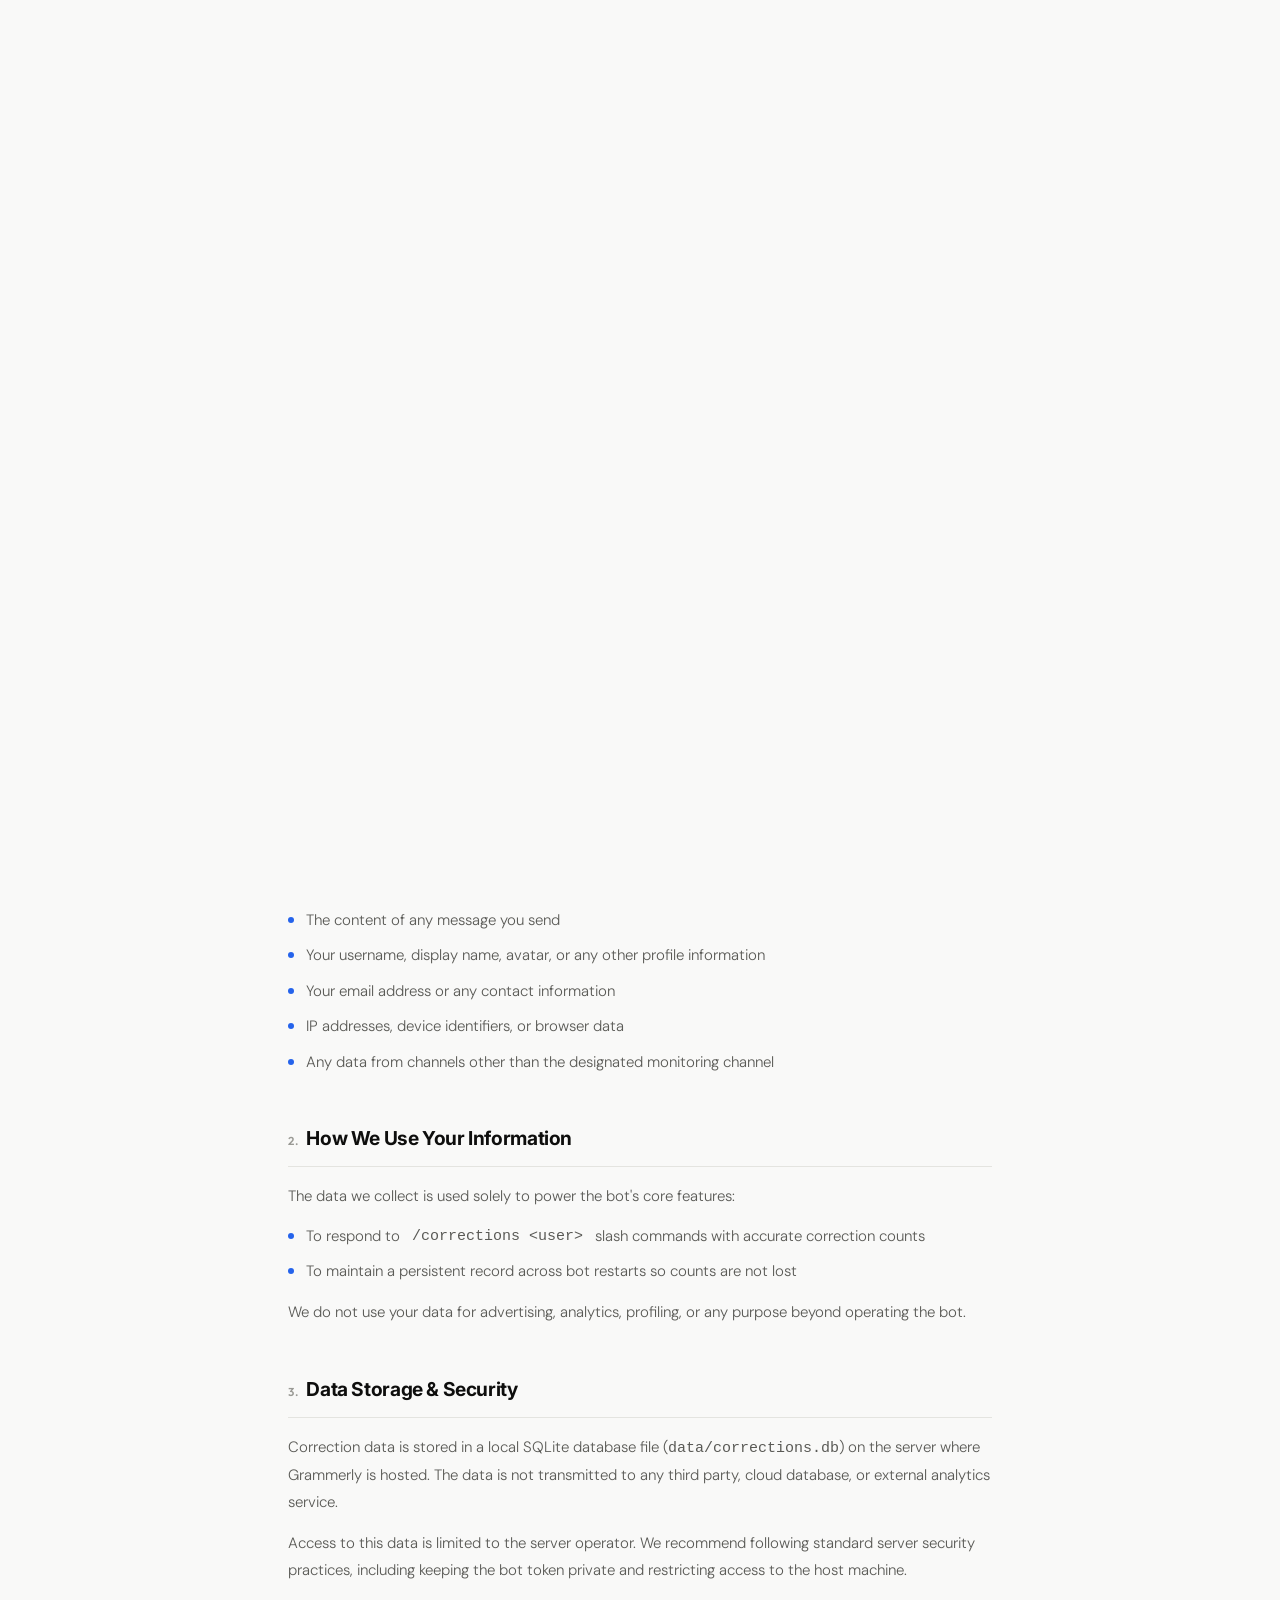
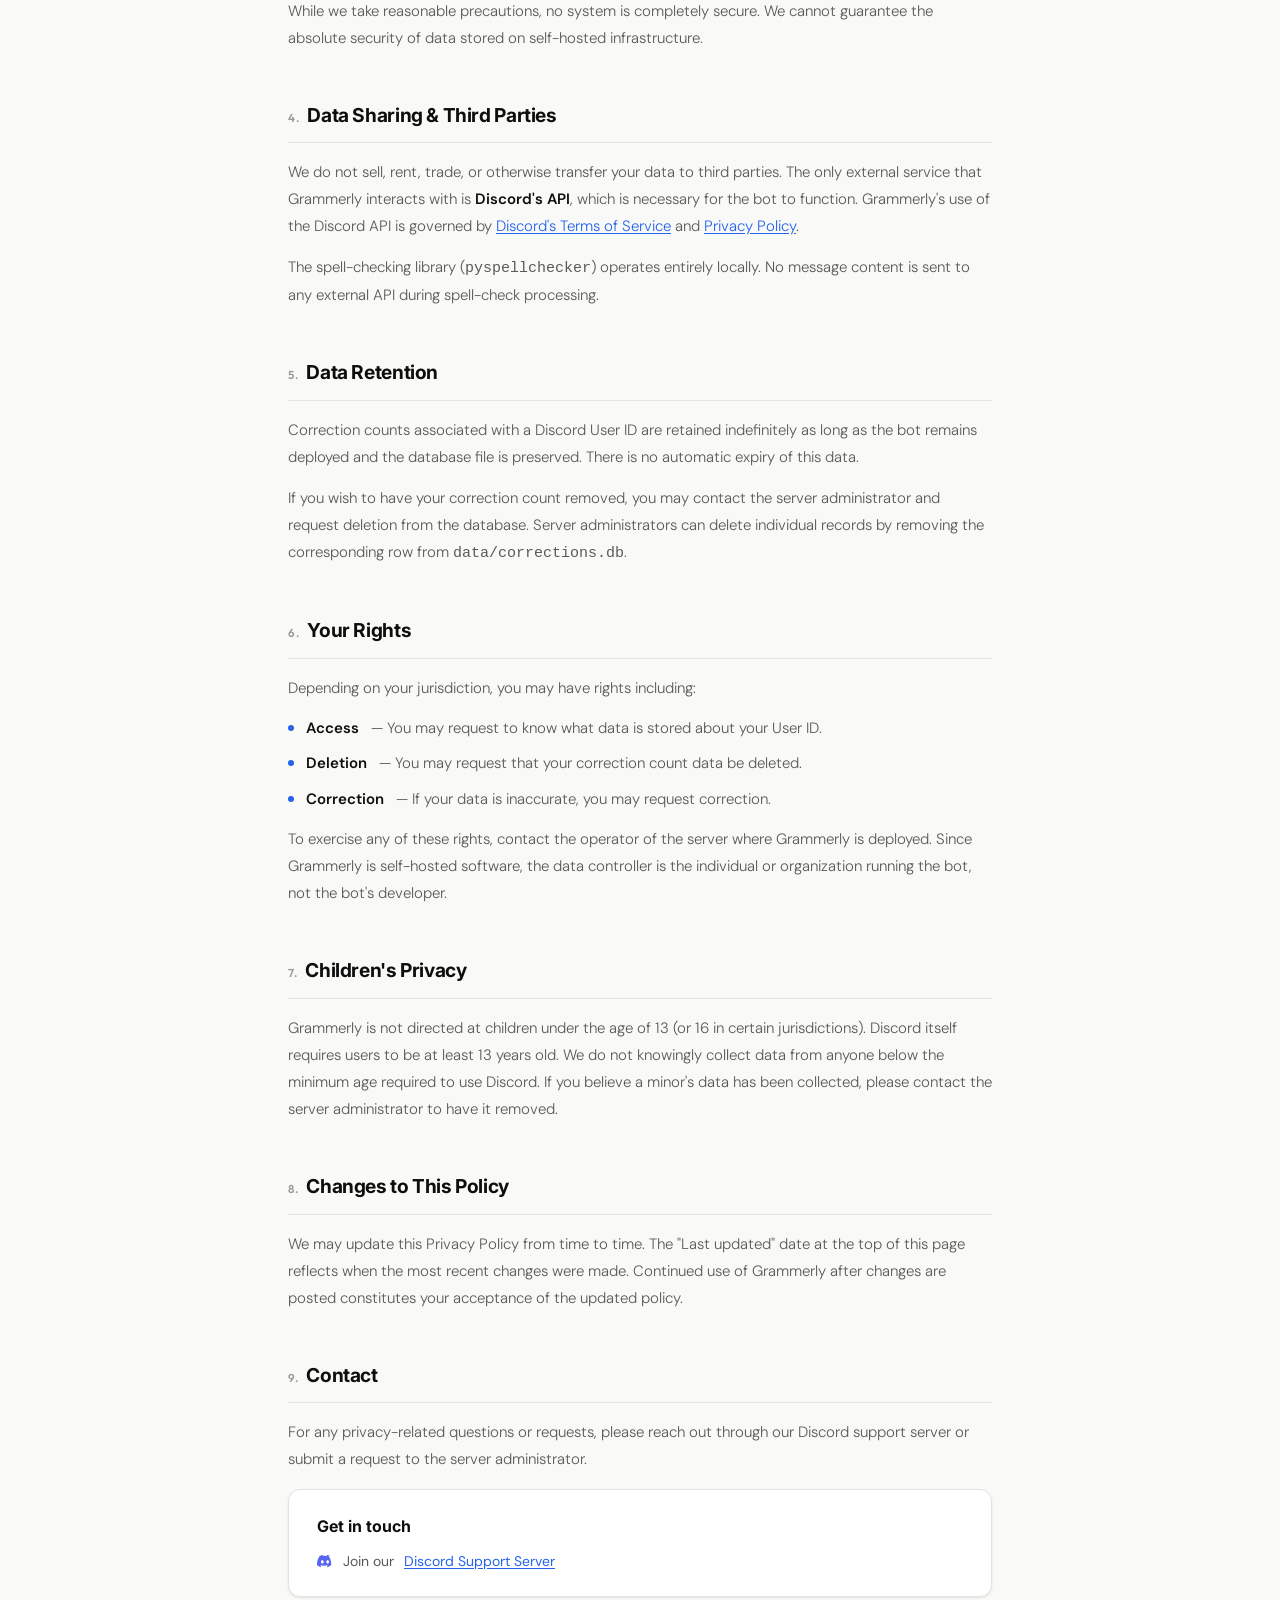
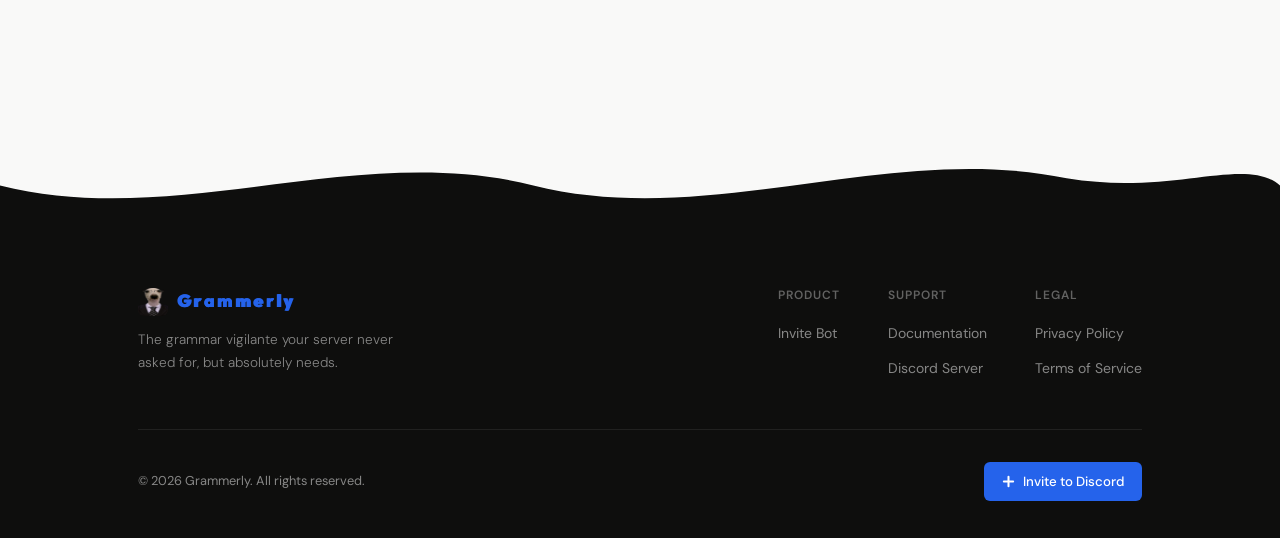
==== privacy.html @ 70e044af "Add: privacy policy & terms of service page" ====
<!DOCTYPE html>
<html lang="en">
<head>
  <meta charset="UTF-8" />
  <meta name="viewport" content="width=device-width, initial-scale=1.0" />
  <title>Privacy Policy &amp; Terms of Service — Grammerly</title>
  <meta name="description" content="Privacy Policy and Terms of Service for Grammerly, the Discord spell-check bot." />
  <link rel="preconnect" href="https://fonts.googleapis.com" />
  <link rel="preconnect" href="https://fonts.gstatic.com" crossorigin />
  <link href="https://fonts.googleapis.com/css2?family=Outfit:wght@300;400;500;600;700&family=Inter:wght@300;400;500;600;700;800;900&family=DM+Sans:ital,opsz,wght@0,9..40,300;0,9..40,400;0,9..40,500;0,9..40,600;1,9..40,300&display=swap" rel="stylesheet" />
  <link rel="stylesheet" href="styles.css">
  <style>
    /* ── LEGAL LAYOUT ─────────────────────────────────────── */
    .legal-root {
      max-width: 760px;
      margin: 0 auto;
      padding: 0 28px 96px;
    }

    .legal-hero {
      padding: 48px 0 40px;
      border-bottom: 1px solid var(--border);
      margin-bottom: 56px;
    }
    .legal-hero-label {
      display: inline-flex;
      align-items: center;
      gap: 6px;
      padding: 4px 10px;
      font-size: 0.72rem;
      font-weight: 600;
      letter-spacing: 0.08em;
      text-transform: uppercase;
      color: var(--accent-color);
      background: var(--accent-light);
      border-radius: 99px;
      margin-bottom: 18px;
      font-family: var(--font-nav);
    }
    .legal-hero-title {
      font-family: var(--font-display);
      font-size: clamp(1.8rem, 3.5vw, 2.8rem);
      font-weight: 800;
      letter-spacing: -0.03em;
      color: var(--text-primary);
      line-height: 1.1;
      margin-bottom: 14px;
    }
    .legal-hero-sub {
      font-size: 0.9375rem;
      font-weight: 300;
      color: var(--text-muted);
      line-height: 1.6;
    }
    .legal-updated {
      display: inline-flex;
      align-items: center;
      gap: 6px;
      margin-top: 18px;
      font-size: 0.8rem;
      color: var(--text-muted);
      font-family: var(--font-nav);
    }
    .legal-updated::before {
      content: '';
      display: inline-block;
      width: 6px; height: 6px;
      border-radius: 50%;
      background: #059669;
    }

    /* ── TOC ──────────────────────────────────────────────── */
    .legal-toc {
      background: var(--surface);
      border: 1px solid var(--border);
      border-radius: var(--radius-md);
      padding: 24px 28px;
      margin-bottom: 56px;
      box-shadow: var(--shadow-sm);
    }
    .legal-toc-title {
      font-size: 0.72rem;
      font-weight: 700;
      letter-spacing: 0.09em;
      text-transform: uppercase;
      color: var(--text-muted);
      margin-bottom: 14px;
      font-family: var(--font-nav);
    }
    .legal-toc-list {
      list-style: none;
      display: grid;
      grid-template-columns: 1fr 1fr;
      gap: 4px;
    }
    .legal-toc-list a {
      display: block;
      padding: 6px 8px;
      font-size: 0.875rem;
      color: var(--text-secondary);
      border-radius: var(--radius-sm);
      transition: color 0.15s, background 0.15s;
    }
    .legal-toc-list a:hover {
      color: var(--accent-color);
      background: var(--accent-light);
    }
    @media (max-width: 500px) {
      .legal-toc-list { grid-template-columns: 1fr; }
    }

    /* ── SECTIONS ─────────────────────────────────────────── */
    .legal-tab-bar {
      display: flex;
      gap: 4px;
      border-bottom: 1px solid var(--border);
      margin-bottom: 48px;
      position: sticky;
      top: calc(14px + var(--nav-h) + 16px);
      background: var(--bg);
      z-index: 10;
      padding-bottom: 0;
    }
    .legal-tab {
      padding: 12px 20px;
      font-size: 0.875rem;
      font-weight: 500;
      color: var(--text-muted);
      border-radius: var(--radius-sm) var(--radius-sm) 0 0;
      border: 1px solid transparent;
      border-bottom: none;
      cursor: pointer;
      font-family: var(--font-nav);
      background: none;
      transition: color 0.2s, background 0.2s;
      margin-bottom: -1px;
      text-decoration: none;
      display: inline-block;
    }
    .legal-tab:hover { color: var(--text-primary); background: var(--surface-2); }
    .legal-tab.active {
      color: var(--accent-color);
      border-color: var(--border);
      background: var(--bg);
      font-weight: 600;
    }

    .legal-doc { display: none; }
    .legal-doc.active { display: block; }

    .legal-section {
      margin-bottom: 48px;
      scroll-margin-top: calc(14px + var(--nav-h) + 80px);
    }
    .legal-section-title {
      font-family: var(--font-display);
      font-size: 1.2rem;
      font-weight: 700;
      letter-spacing: -0.02em;
      color: var(--text-primary);
      margin-bottom: 16px;
      padding-bottom: 12px;
      border-bottom: 1px solid var(--border);
    }
    .legal-section-number {
      font-size: 0.72rem;
      font-weight: 600;
      color: var(--text-muted);
      font-family: var(--font-nav);
      letter-spacing: 0.06em;
      margin-right: 8px;
    }

    .legal-p {
      font-size: 0.9375rem;
      font-weight: 300;
      color: var(--text-secondary);
      line-height: 1.8;
      margin-bottom: 14px;
    }
    .legal-p:last-child { margin-bottom: 0; }
    .legal-p strong { color: var(--text-primary); font-weight: 600; }
    .legal-p a { color: var(--accent-color); text-decoration: underline; text-underline-offset: 2px; }

    .legal-list {
      list-style: none;
      display: flex;
      flex-direction: column;
      gap: 10px;
      margin-bottom: 14px;
    }
    .legal-list li {
      display: flex;
      gap: 12px;
      align-items: flex-start;
      font-size: 0.9375rem;
      font-weight: 300;
      color: var(--text-secondary);
      line-height: 1.7;
    }
    .legal-list li::before {
      content: '';
      display: inline-block;
      width: 6px;
      height: 6px;
      border-radius: 50%;
      background: var(--accent-color);
      flex-shrink: 0;
      margin-top: 9px;
    }
    .legal-list li strong { color: var(--text-primary); font-weight: 600; }

    .legal-callout {
      display: flex;
      gap: 14px;
      padding: 16px 20px;
      border-radius: var(--radius-md);
      margin-bottom: 20px;
      border: 1px solid;
      background: var(--accent-light);
      border-color: rgba(37,99,235,0.18);
      color: var(--text-secondary);
      font-size: 0.9rem;
      font-weight: 300;
      line-height: 1.6;
    }
    .legal-callout strong { color: var(--text-primary); font-weight: 600; }

    .legal-contact-card {
      background: var(--surface);
      border: 1px solid var(--border);
      border-radius: var(--radius-md);
      padding: 24px 28px;
      box-shadow: var(--shadow-sm);
      margin-top: 16px;
    }
    .legal-contact-title {
      font-family: var(--font-display);
      font-size: 1rem;
      font-weight: 700;
      color: var(--text-primary);
      margin-bottom: 10px;
    }
    .legal-contact-item {
      display: flex;
      align-items: center;
      gap: 10px;
      font-size: 0.875rem;
      color: var(--text-secondary);
      margin-top: 8px;
    }
    .legal-contact-item a { color: var(--accent-color); text-decoration: underline; text-underline-offset: 2px; }
  </style>
</head>
<body>

<div id="page-transition-overlay" style="position:fixed;inset:0;background:var(--bg);z-index:9999;opacity:1;pointer-events:all;transition:opacity 0.32s ease;"></div>

<header id="header" role="banner">
  <nav class="nav-inner" role="navigation" aria-label="Primary">
    <div class="nav-left">
      <a href="index.html" class="nav-logo" aria-label="Grammerly home">
        <img src="logo.PNG" alt="GrammarBot" class="nav-logo-img" />
        <span class="nav-logo-wordmark">G r a m m e r l y</span>
      </a>
    </div>
    <div class="nav-center">
      <ul class="nav-links" role="list">
        <li><a href="index.html#stats">Statistics</a></li>
        <li><a href="index.html#trust">About</a></li>
        <li><a href="index.html#status">Status</a></li>
        <li>
          <div class="nav-dropdown" id="navDropdown">
            <button class="nav-dropdown-trigger" aria-haspopup="true" aria-expanded="false" id="dropdownBtn">
              Resources
              <svg width="12" height="12" viewBox="0 0 12 12" fill="none" aria-hidden="true">
                <path d="M2 4.5L6 7.5L10 4.5" stroke="currentColor" stroke-width="1.5" stroke-linecap="round" stroke-linejoin="round"/>
              </svg>
            </button>
            <div class="nav-dropdown-menu" id="dropdownMenu" role="menu">
              <a href="docs.html" role="menuitem">
                <svg width="16" height="16" viewBox="0 0 16 16" fill="none" aria-hidden="true" style="opacity:0.7;">
                  <rect x="2" y="2" width="12" height="12" rx="2" stroke="#2563EB" stroke-width="1.4"/>
                  <path d="M5 5.5h6M5 8h6M5 10.5h4" stroke="#2563EB" stroke-width="1.4" stroke-linecap="round"/>
                </svg>
                Documentation
              </a>
              <a href="#" role="menuitem">
                <svg width="16" height="14" viewBox="0 0 18 14" fill="none" aria-hidden="true" style="opacity:0.7;">
                  <path d="M15.25 1.5C14.09.94 12.85.54 11.55.31a.09.09 0 0 0-.1.05c-.17.3-.36.69-.49.99a12.1 12.1 0 0 0-3.92 0 10.1 10.1 0 0 0-.5-1 .09.09 0 0 0-.1-.04C5.15.54 3.91.94 2.75 1.5a.09.09 0 0 0-.04.03C.4 5.06-.24 8.49.07 11.87c0 .02.01.04.03.05a13.08 13.08 0 0 0 3.95 2 .09.09 0 0 0 .1-.03c.3-.42.57-.86.8-1.33.01-.03 0-.07-.03-.08a8.58 8.58 0 0 1-1.23-.59.09.09 0 0 1-.01-.15c.08-.06.16-.13.24-.19a.09.09 0 0 1 .09-.01c2.58 1.18 5.37 1.18 7.92 0a.09.09 0 0 1 .1.01c.07.07.15.13.24.2a.09.09 0 0 1-.01.14c-.39.23-.8.43-1.23.59-.03.01-.05.05-.03.08.24.47.51.91.8 1.33a.09.09 0 0 0 .1.03 13.04 13.04 0 0 0 3.96-2 .09.09 0 0 0 .03-.05c.36-3.87-.61-7.27-2.69-10.34a.07.07 0 0 0-.04-.03zM6.01 9.75c-.85 0-1.55-.79-1.55-1.75s.68-1.75 1.55-1.75c.87 0 1.56.79 1.55 1.75 0 .96-.69 1.75-1.55 1.75zm5.99 0c-.85 0-1.55-.79-1.55-1.75s.68-1.75 1.55-1.75c.87 0 1.56.79 1.55 1.75 0 .96-.68 1.75-1.55 1.75z" fill="#5865F2"/>
                </svg>
                Support Server
              </a>
            </div>
          </div>
        </li>
      </ul>
    </div>
    <div class="nav-right">
      <a href="#" class="nav-cta" aria-label="Invite Grammerly to your server">
        <svg width="14" height="14" viewBox="0 0 14 14" fill="none" aria-hidden="true">
          <path d="M7 2 L7 12 M2 7 L12 7" stroke="currentColor" stroke-width="2.2" stroke-linecap="round"/>
        </svg>
        Invite Bot
      </a>
      <button class="nav-hamburger" id="hamburger" aria-label="Open menu" aria-expanded="false">
        <span></span><span></span><span></span>
      </button>
    </div>
  </nav>
</header>

<div class="mobile-drawer" id="mobileDrawer" aria-hidden="true" role="dialog" aria-label="Navigation menu">
  <ul class="mobile-drawer-links" role="list">
    <li><a href="index.html#stats">Statistics</a></li>
    <li><a href="index.html#trust">About</a></li>
    <li><a href="index.html#status">Status</a></li>
    <li>
      <button class="mobile-drawer-resource-btn" id="drawerResBtn" aria-expanded="false">
        Resources
        <svg width="12" height="12" viewBox="0 0 12 12" fill="none" aria-hidden="true">
          <path d="M2 4.5L6 7.5L10 4.5" stroke="currentColor" stroke-width="1.5" stroke-linecap="round" stroke-linejoin="round"/>
        </svg>
      </button>
      <ul class="mobile-drawer-sub" id="drawerResSub" role="list">
        <li><a href="docs.html">Documentation</a></li>
        <li><a href="#">Support Server</a></li>
      </ul>
    </li>
  </ul>
  <a href="#" class="mobile-drawer-cta">
    <svg width="15" height="15" viewBox="0 0 15 15" fill="none" aria-hidden="true">
      <path d="M7.5 2 L7.5 13 M2 7.5 L13 7.5" stroke="currentColor" stroke-width="2.2" stroke-linecap="round"/>
    </svg>
    Invite Bot
  </a>
</div>

<main style="padding-top: 32px;">
<div class="legal-root">

  <div class="legal-hero reveal">
    <div class="legal-hero-label">Legal</div>
    <h1 class="legal-hero-title">Privacy &amp; Terms</h1>
    <p class="legal-hero-sub">How Grammerly handles your data, and what you agree to when you use the bot.</p>
    <div class="legal-updated">Last updated: May 15, 2026</div>
  </div>

  <!-- ── TAB BAR ───────────────────────────────────────── -->
  <div class="legal-tab-bar" role="tablist" aria-label="Legal documents">
    <a href="#privacy" class="legal-tab active" role="tab" id="tab-privacy" aria-selected="true">Privacy Policy</a>
    <a href="#terms" class="legal-tab" role="tab" id="tab-terms" aria-selected="false">Terms of Service</a>
  </div>

  <!-- ══════════════════════════════════════════════════════
       PRIVACY POLICY
  ════════════════════════════════════════════════════════ -->
  <div class="legal-doc active" id="doc-privacy" role="tabpanel" aria-labelledby="tab-privacy">

    <div class="legal-callout reveal">
      <span>&#8505;</span>
      <div><strong>Short version:</strong> Grammerly only stores your Discord user ID and the number of times you've been corrected. It does not read, store, or share the content of your messages.</div>
    </div>

    <!-- 1 -->
    <div class="legal-section reveal" id="pp-data-we-collect">
      <h2 class="legal-section-title"><span class="legal-section-number">1.</span>Information We Collect</h2>
      <p class="legal-p">Grammerly collects only the minimum data necessary to operate. Specifically, we collect and store:</p>
      <ul class="legal-list">
        <li><strong>Discord User ID</strong> — A numeric identifier assigned by Discord to your account. We store this to track how many times each user has been corrected.</li>
        <li><strong>Correction Count</strong> — The total number of times the bot has corrected a given user in the monitored channel. This is a plain integer counter stored per User ID.</li>
      </ul>
      <p class="legal-p">We do <strong>not</strong> collect or store any of the following:</p>
      <ul class="legal-list">
        <li>The content of any message you send</li>
        <li>Your username, display name, avatar, or any other profile information</li>
        <li>Your email address or any contact information</li>
        <li>IP addresses, device identifiers, or browser data</li>
        <li>Any data from channels other than the designated monitoring channel</li>
      </ul>
    </div>

    <!-- 2 -->
    <div class="legal-section reveal" id="pp-how-we-use">
      <h2 class="legal-section-title"><span class="legal-section-number">2.</span>How We Use Your Information</h2>
      <p class="legal-p">The data we collect is used solely to power the bot's core features:</p>
      <ul class="legal-list">
        <li>To respond to <code>/corrections &lt;user&gt;</code> slash commands with accurate correction counts</li>
        <li>To maintain a persistent record across bot restarts so counts are not lost</li>
      </ul>
      <p class="legal-p">We do not use your data for advertising, analytics, profiling, or any purpose beyond operating the bot.</p>
    </div>

    <!-- 3 -->
    <div class="legal-section reveal" id="pp-storage">
      <h2 class="legal-section-title"><span class="legal-section-number">3.</span>Data Storage &amp; Security</h2>
      <p class="legal-p">Correction data is stored in a local SQLite database file (<code>data/corrections.db</code>) on the server where Grammerly is hosted. The data is not transmitted to any third party, cloud database, or external analytics service.</p>
      <p class="legal-p">Access to this data is limited to the server operator. We recommend following standard server security practices, including keeping the bot token private and restricting access to the host machine.</p>
      <p class="legal-p">While we take reasonable precautions, no system is completely secure. We cannot guarantee the absolute security of data stored on self-hosted infrastructure.</p>
    </div>

    <!-- 4 -->
    <div class="legal-section reveal" id="pp-sharing">
      <h2 class="legal-section-title"><span class="legal-section-number">4.</span>Data Sharing &amp; Third Parties</h2>
      <p class="legal-p">We do not sell, rent, trade, or otherwise transfer your data to third parties. The only external service that Grammerly interacts with is <strong>Discord's API</strong>, which is necessary for the bot to function. Grammerly's use of the Discord API is governed by <a href="https://discord.com/terms" target="_blank" rel="noopener noreferrer">Discord's Terms of Service</a> and <a href="https://discord.com/privacy" target="_blank" rel="noopener noreferrer">Privacy Policy</a>.</p>
      <p class="legal-p">The spell-checking library (<code>pyspellchecker</code>) operates entirely locally. No message content is sent to any external API during spell-check processing.</p>
    </div>

    <!-- 5 -->
    <div class="legal-section reveal" id="pp-retention">
      <h2 class="legal-section-title"><span class="legal-section-number">5.</span>Data Retention</h2>
      <p class="legal-p">Correction counts associated with a Discord User ID are retained indefinitely as long as the bot remains deployed and the database file is preserved. There is no automatic expiry of this data.</p>
      <p class="legal-p">If you wish to have your correction count removed, you may contact the server administrator and request deletion from the database. Server administrators can delete individual records by removing the corresponding row from <code>data/corrections.db</code>.</p>
    </div>

    <!-- 6 -->
    <div class="legal-section reveal" id="pp-rights">
      <h2 class="legal-section-title"><span class="legal-section-number">6.</span>Your Rights</h2>
      <p class="legal-p">Depending on your jurisdiction, you may have rights including:</p>
      <ul class="legal-list">
        <li><strong>Access</strong> — You may request to know what data is stored about your User ID.</li>
        <li><strong>Deletion</strong> — You may request that your correction count data be deleted.</li>
        <li><strong>Correction</strong> — If your data is inaccurate, you may request correction.</li>
      </ul>
      <p class="legal-p">To exercise any of these rights, contact the operator of the server where Grammerly is deployed. Since Grammerly is self-hosted software, the data controller is the individual or organization running the bot, not the bot's developer.</p>
    </div>

    <!-- 7 -->
    <div class="legal-section reveal" id="pp-children">
      <h2 class="legal-section-title"><span class="legal-section-number">7.</span>Children's Privacy</h2>
      <p class="legal-p">Grammerly is not directed at children under the age of 13 (or 16 in certain jurisdictions). Discord itself requires users to be at least 13 years old. We do not knowingly collect data from anyone below the minimum age required to use Discord. If you believe a minor's data has been collected, please contact the server administrator to have it removed.</p>
    </div>

    <!-- 8 -->
    <div class="legal-section reveal" id="pp-changes">
      <h2 class="legal-section-title"><span class="legal-section-number">8.</span>Changes to This Policy</h2>
      <p class="legal-p">We may update this Privacy Policy from time to time. The "Last updated" date at the top of this page reflects when the most recent changes were made. Continued use of Grammerly after changes are posted constitutes your acceptance of the updated policy.</p>
    </div>

    <!-- 9 -->
    <div class="legal-section reveal" id="pp-contact">
      <h2 class="legal-section-title"><span class="legal-section-number">9.</span>Contact</h2>
      <p class="legal-p">For any privacy-related questions or requests, please reach out through our Discord support server or submit a request to the server administrator.</p>
      <div class="legal-contact-card">
        <div class="legal-contact-title">Get in touch</div>
        <div class="legal-contact-item">
          <svg width="16" height="14" viewBox="0 0 18 14" fill="none">
            <path d="M15.25 1.5C14.09.94 12.85.54 11.55.31a.09.09 0 0 0-.1.05c-.17.3-.36.69-.49.99a12.1 12.1 0 0 0-3.92 0 10.1 10.1 0 0 0-.5-1 .09.09 0 0 0-.1-.04C5.15.54 3.91.94 2.75 1.5a.09.09 0 0 0-.04.03C.4 5.06-.24 8.49.07 11.87c0 .02.01.04.03.05a13.08 13.08 0 0 0 3.95 2 .09.09 0 0 0 .1-.03c.3-.42.57-.86.8-1.33.01-.03 0-.07-.03-.08a8.58 8.58 0 0 1-1.23-.59.09.09 0 0 1-.01-.15c.08-.06.16-.13.24-.19a.09.09 0 0 1 .09-.01c2.58 1.18 5.37 1.18 7.92 0a.09.09 0 0 1 .1.01c.07.07.15.13.24.2a.09.09 0 0 1-.01.14c-.39.23-.8.43-1.23.59-.03.01-.05.05-.03.08.24.47.51.91.8 1.33a.09.09 0 0 0 .1.03 13.04 13.04 0 0 0 3.96-2 .09.09 0 0 0 .03-.05c.36-3.87-.61-7.27-2.69-10.34a.07.07 0 0 0-.04-.03zM6.01 9.75c-.85 0-1.55-.79-1.55-1.75s.68-1.75 1.55-1.75c.87 0 1.56.79 1.55 1.75 0 .96-.69 1.75-1.55 1.75zm5.99 0c-.85 0-1.55-.79-1.55-1.75s.68-1.75 1.55-1.75c.87 0 1.56.79 1.55 1.75 0 .96-.68 1.75-1.55 1.75z" fill="#5865F2"/>
          </svg>
          Join our <a href="#">Discord Support Server</a>
        </div>
      </div>
    </div>

  </div>

  <!-- ══════════════════════════════════════════════════════
       TERMS OF SERVICE
  ════════════════════════════════════════════════════════ -->
  <div class="legal-doc" id="doc-terms" role="tabpanel" aria-labelledby="tab-terms">

    <div class="legal-callout reveal">
      <span>&#8505;</span>
      <div><strong>Short version:</strong> Use Grammerly responsibly, within Discord's rules, and without trying to abuse or misuse the bot. The bot is provided as-is without warranty.</div>
    </div>

    <!-- 1 -->
    <div class="legal-section reveal" id="tos-acceptance">
      <h2 class="legal-section-title"><span class="legal-section-number">1.</span>Acceptance of Terms</h2>
      <p class="legal-p">By inviting, adding, or using Grammerly ("the Bot") in any Discord server, you ("the User" or "Server Administrator") agree to be bound by these Terms of Service ("Terms"). If you do not agree to these Terms, you must not use the Bot.</p>
      <p class="legal-p">These Terms apply to all users of the Bot, including server administrators who invite and configure it, and all members of servers where the Bot is active.</p>
    </div>

    <!-- 2 -->
    <div class="legal-section reveal" id="tos-description">
      <h2 class="legal-section-title"><span class="legal-section-number">2.</span>Description of Service</h2>
      <p class="legal-p">Grammerly is a Discord bot that automatically detects and replies to spelling mistakes in a designated channel. Its features include:</p>
      <ul class="legal-list">
        <li>Automatic spell-checking of messages in a single monitored channel</li>
        <li>Tracking and display of per-user correction counts</li>
        <li>A customizable word and phrase whitelist</li>
        <li>Configurable response visibility (private or public)</li>
        <li>Slash commands for bot information and configuration</li>
      </ul>
    </div>

    <!-- 3 -->
    <div class="legal-section reveal" id="tos-eligibility">
      <h2 class="legal-section-title"><span class="legal-section-number">3.</span>Eligibility</h2>
      <p class="legal-p">You must meet the minimum age requirement to use Discord (13 years old in most jurisdictions, 16 in some) to use Grammerly. By using the Bot, you represent that you meet this requirement.</p>
      <p class="legal-p">You must also comply with <a href="https://discord.com/terms" target="_blank" rel="noopener noreferrer">Discord's Terms of Service</a> and all applicable community guidelines. Grammerly may not be used on servers that violate Discord's policies.</p>
    </div>

    <!-- 4 -->
    <div class="legal-section reveal" id="tos-acceptable-use">
      <h2 class="legal-section-title"><span class="legal-section-number">4.</span>Acceptable Use</h2>
      <p class="legal-p">You agree to use Grammerly only for its intended purposes and in a manner consistent with all applicable laws, regulations, and Discord's policies. You must <strong>not</strong>:</p>
      <ul class="legal-list">
        <li>Attempt to abuse, exploit, reverse-engineer, or interfere with the Bot's functionality</li>
        <li>Use the Bot to harass, bully, or target specific individuals in a harmful way</li>
        <li>Attempt to extract, scrape, or misuse data generated by the Bot</li>
        <li>Use the Bot in violation of Discord's Terms of Service or Community Guidelines</li>
        <li>Attempt to crash, overload, or spam the Bot with commands or messages</li>
        <li>Modify, redistribute, or commercially exploit the Bot's code without explicit permission from the original author</li>
      </ul>
    </div>

    <!-- 5 -->
    <div class="legal-section reveal" id="tos-server-admin">
      <h2 class="legal-section-title"><span class="legal-section-number">5.</span>Server Administrator Responsibilities</h2>
      <p class="legal-p">If you are a server administrator who has invited Grammerly, you are responsible for:</p>
      <ul class="legal-list">
        <li>Ensuring all members of your server are aware that the Bot is active and may interact with their messages in the designated channel</li>
        <li>Configuring the Bot appropriately (channel ID, response mode, whitelist) for your community's needs</li>
        <li>Ensuring your server's use of Grammerly complies with these Terms and Discord's policies</li>
        <li>Handling any data access or deletion requests from your server members relating to correction count data</li>
      </ul>
    </div>

    <!-- 6 -->
    <div class="legal-section reveal" id="tos-disclaimer">
      <h2 class="legal-section-title"><span class="legal-section-number">6.</span>Disclaimer of Warranties</h2>
      <p class="legal-p">Grammerly is provided <strong>"as is"</strong> and <strong>"as available"</strong> without warranty of any kind, express or implied. We do not warrant that:</p>
      <ul class="legal-list">
        <li>The Bot will be available at all times or free from errors</li>
        <li>Spell-check results will be accurate, complete, or appropriate for all contexts</li>
        <li>The Bot will meet your specific requirements or expectations</li>
        <li>Any defects or errors will be corrected</li>
      </ul>
      <p class="legal-p">The spell-checking functionality relies on a statistical dictionary and may produce false positives (flagging correct words) or false negatives (missing errors). The whitelist feature exists to address false positives.</p>
    </div>

    <!-- 7 -->
    <div class="legal-section reveal" id="tos-liability">
      <h2 class="legal-section-title"><span class="legal-section-number">7.</span>Limitation of Liability</h2>
      <p class="legal-p">To the fullest extent permitted by applicable law, Grammerly and its developer shall not be liable for any indirect, incidental, special, consequential, or punitive damages arising from your use of or inability to use the Bot.</p>
      <p class="legal-p">This includes, but is not limited to, damages for loss of data, community disruption, reputational harm, or any other intangible losses — regardless of whether we have been advised of the possibility of such damages.</p>
      <p class="legal-p">In jurisdictions that do not allow the exclusion or limitation of certain damages, our liability shall be limited to the greatest extent permitted by law.</p>
    </div>

    <!-- 8 -->
    <div class="legal-section reveal" id="tos-termination">
      <h2 class="legal-section-title"><span class="legal-section-number">8.</span>Termination</h2>
      <p class="legal-p">These Terms remain in effect for as long as you use Grammerly. You may stop using the Bot at any time by removing it from your Discord server.</p>
      <p class="legal-p">We reserve the right to refuse service to any user or server at our discretion, particularly in cases of misuse, abuse, or violation of these Terms or Discord's policies.</p>
    </div>

    <!-- 9 -->
    <div class="legal-section reveal" id="tos-ip">
      <h2 class="legal-section-title"><span class="legal-section-number">9.</span>Intellectual Property</h2>
      <p class="legal-p">All code, design, and documentation associated with Grammerly are the intellectual property of the Bot's developer and are licensed under the MIT License unless otherwise stated. The MIT License permits use, copying, modification, and distribution provided the original copyright notice and license text are preserved.</p>
      <p class="legal-p">Grammerly is not affiliated with, endorsed by, or connected to Grammarly Inc. or any other company of a similar name. The name "Grammerly" is used for this Discord bot and does not imply any relationship with any existing trademark holder.</p>
    </div>

    <!-- 10 -->
    <div class="legal-section reveal" id="tos-changes">
      <h2 class="legal-section-title"><span class="legal-section-number">10.</span>Changes to These Terms</h2>
      <p class="legal-p">We reserve the right to update or modify these Terms at any time. Changes will be reflected by an updated date at the top of this page. Continued use of Grammerly after changes are posted constitutes your acceptance of the revised Terms.</p>
      <p class="legal-p">We encourage server administrators to review these Terms periodically for any updates.</p>
    </div>

    <!-- 11 -->
    <div class="legal-section reveal" id="tos-governing">
      <h2 class="legal-section-title"><span class="legal-section-number">11.</span>Governing Law</h2>
      <p class="legal-p">These Terms shall be governed by and construed in accordance with applicable law. Any disputes arising from these Terms or your use of Grammerly shall be resolved in the appropriate courts of competent jurisdiction.</p>
    </div>

    <!-- 12 -->
    <div class="legal-section reveal" id="tos-contact">
      <h2 class="legal-section-title"><span class="legal-section-number">12.</span>Contact</h2>
      <p class="legal-p">If you have any questions about these Terms, please reach out through our Discord support server.</p>
      <div class="legal-contact-card">
        <div class="legal-contact-title">Get in touch</div>
        <div class="legal-contact-item">
          <svg width="16" height="14" viewBox="0 0 18 14" fill="none">
            <path d="M15.25 1.5C14.09.94 12.85.54 11.55.31a.09.09 0 0 0-.1.05c-.17.3-.36.69-.49.99a12.1 12.1 0 0 0-3.92 0 10.1 10.1 0 0 0-.5-1 .09.09 0 0 0-.1-.04C5.15.54 3.91.94 2.75 1.5a.09.09 0 0 0-.04.03C.4 5.06-.24 8.49.07 11.87c0 .02.01.04.03.05a13.08 13.08 0 0 0 3.95 2 .09.09 0 0 0 .1-.03c.3-.42.57-.86.8-1.33.01-.03 0-.07-.03-.08a8.58 8.58 0 0 1-1.23-.59.09.09 0 0 1-.01-.15c.08-.06.16-.13.24-.19a.09.09 0 0 1 .09-.01c2.58 1.18 5.37 1.18 7.92 0a.09.09 0 0 1 .1.01c.07.07.15.13.24.2a.09.09 0 0 1-.01.14c-.39.23-.8.43-1.23.59-.03.01-.05.05-.03.08.24.47.51.91.8 1.33a.09.09 0 0 0 .1.03 13.04 13.04 0 0 0 3.96-2 .09.09 0 0 0 .03-.05c.36-3.87-.61-7.27-2.69-10.34a.07.07 0 0 0-.04-.03zM6.01 9.75c-.85 0-1.55-.79-1.55-1.75s.68-1.75 1.55-1.75c.87 0 1.56.79 1.55 1.75 0 .96-.69 1.75-1.55 1.75zm5.99 0c-.85 0-1.55-.79-1.55-1.75s.68-1.75 1.55-1.75c.87 0 1.56.79 1.55 1.75 0 .96-.68 1.75-1.55 1.75z" fill="#5865F2"/>
          </svg>
          Join our <a href="#">Discord Support Server</a>
        </div>
      </div>
    </div>

  </div>

</div>
</main>

<footer id="footer" role="contentinfo">
  <div class="wave-top-footer">
    <svg viewBox="0 0 1440 100" xmlns="http://www.w3.org/2000/svg" preserveAspectRatio="none">
      <rect width="1440" height="100" fill="#F9F9F8"/>
      <path d="M0,50 C200,100 400,0 600,50 C800,100 1000,0 1200,42 C1320,62 1400,16 1440,50 L1440,100 L0,100 Z" fill="#0E0E0D"/>
    </svg>
  </div>
  <div class="container footer-content">
    <div class="footer-inner">
      <div class="footer-brand">
        <div class="footer-logo">
          <img src="logo.PNG" alt="Grammerly" class="footer-logo-img" />
          <span class="footer-logo-wordmark">G r a m m e r l y</span>
        </div>
        <p class="footer-tagline">
          The grammar vigilante your server never asked for, but absolutely needs.
        </p>
      </div>
      <nav class="footer-nav" aria-label="Footer navigation">
        <div class="footer-nav-col">
          <p class="footer-nav-heading">Product</p>
          <ul>
            <li><a href="#">Invite Bot</a></li>
          </ul>
        </div>
        <div class="footer-nav-col">
          <p class="footer-nav-heading">Support</p>
          <ul>
            <li><a href="docs.html">Documentation</a></li>
            <li><a href="#">Discord Server</a></li>
          </ul>
        </div>
        <div class="footer-nav-col">
          <p class="footer-nav-heading">Legal</p>
          <ul>
            <li><a href="privacy.html">Privacy Policy</a></li>
            <li><a href="privacy.html#terms">Terms of Service</a></li>
          </ul>
        </div>
      </nav>
    </div>
    <div class="footer-bottom">
      <p class="footer-copy">&copy; 2026 Grammerly. All rights reserved.</p>
      <a href="#" class="footer-invite">
        <svg width="13" height="13" viewBox="0 0 14 14" fill="none" aria-hidden="true">
          <path d="M7 2 L7 12 M2 7 L12 7" stroke="currentColor" stroke-width="2.2" stroke-linecap="round"/>
        </svg>
        Invite to Discord
      </a>
    </div>
  </div>
</footer>

<div id="cookieBanner" role="dialog" aria-label="Cookie consent" aria-modal="true">
  <p class="cookie-text"><strong>We use cookies.</strong> This site uses cookies to measure performance and improve your experience.</p>
  <div class="cookie-actions">
    <button class="cookie-btn-decline" id="cookieDecline">Decline</button>
    <button class="cookie-btn-accept" id="cookieAccept">Accept</button>
  </div>
</div>

<script src="main.js"></script>
<script src="transitions.js"></script>
<script>
(function () {
  var tabPrivacy = document.getElementById('tab-privacy');
  var tabTerms   = document.getElementById('tab-terms');
  var docPrivacy = document.getElementById('doc-privacy');
  var docTerms   = document.getElementById('doc-terms');

  function showTab(which) {
    if (which === 'terms') {
      tabPrivacy.classList.remove('active');
      tabTerms.classList.add('active');
      docPrivacy.classList.remove('active');
      docTerms.classList.add('active');
      tabPrivacy.setAttribute('aria-selected', 'false');
      tabTerms.setAttribute('aria-selected', 'true');
    } else {
      tabTerms.classList.remove('active');
      tabPrivacy.classList.add('active');
      docTerms.classList.remove('active');
      docPrivacy.classList.add('active');
      tabTerms.setAttribute('aria-selected', 'false');
      tabPrivacy.setAttribute('aria-selected', 'true');
    }
  }

  tabPrivacy.addEventListener('click', function (e) {
    e.preventDefault();
    showTab('privacy');
    history.replaceState(null, '', '#privacy');
  });
  tabTerms.addEventListener('click', function (e) {
    e.preventDefault();
    showTab('terms');
    history.replaceState(null, '', '#terms');
  });

  if (window.location.hash === '#terms') showTab('terms');
})();
</script>

</body>
</html>
---- styles.css ----
/* VARIABLES */
:root {
  --accent-color: #2563EB;
  --accent-light: rgba(37,99,235,0.10);
  --accent-mid:   rgba(37,99,235,0.22);
  --bg:           #F9F9F8;
  --surface:      #FFFFFF;
  --surface-2:    #F3F3F1;
  --border:       #E4E4E0;
  --text-primary:   #0E0E0D;
  --text-secondary: #5A5A56;
  --text-muted:     #9A9A95;
  --shadow-sm: 0 1px 3px rgba(0,0,0,0.06),0 1px 2px rgba(0,0,0,0.04);
  --shadow-md: 0 4px 16px rgba(0,0,0,0.07),0 1px 4px rgba(0,0,0,0.04);
  --shadow-lg: 0 12px 40px rgba(0,0,0,0.09),0 2px 8px rgba(0,0,0,0.05);
  --radius-sm: 6px;
  --radius-md: 12px;
  --radius-lg: 20px;
  --font-display: 'Inter', system-ui, sans-serif;
  --font-body:    'DM Sans', system-ui, sans-serif;
  --font-nav:     'Outfit', system-ui, sans-serif;
  --nav-h: 64px;
  --max-w: 1060px;
  --dc-bg:      #313338;
  --dc-sidebar: #2B2D31;
  --dc-input:   #383A40;
  --dc-text:    #DBDEE1;
  --dc-muted:   #80848E;
  --dc-hover:   rgba(255,255,255,0.06);
  --dc-blurple: #5865F2;
}

/* RESET */
*, *::before, *::after { box-sizing: border-box; margin: 0; padding: 0; }
html { scroll-behavior: smooth; -webkit-font-smoothing: antialiased; }
body {
  font-family: var(--font-body);
  background: var(--bg);
  color: var(--text-primary);
  line-height: 1.6;
  overflow-x: hidden;
}
a { color: inherit; text-decoration: none; }
img { display: block; }
svg { display: block; }
button { cursor: pointer; border: none; background: none; font: inherit; }

/* UTILITIES */
.container { max-width: var(--max-w); margin: 0 auto; padding: 0 28px; }
.sr-only { position:absolute;width:1px;height:1px;padding:0;overflow:hidden;clip:rect(0,0,0,0);white-space:nowrap;border:0; }

/* ANIMATIONS */
.reveal { opacity:1; transform:translateY(0); transition:opacity 0.6s cubic-bezier(.22,.68,0,1.2),transform 0.6s cubic-bezier(.22,.68,0,1.2); }
.js-ready .reveal { opacity:0; transform:translateY(18px); }
.js-ready .reveal.visible { opacity:1; transform:translateY(0); }
.reveal-d1 { transition-delay:0.08s; }
.reveal-d2 { transition-delay:0.16s; }
.reveal-d3 { transition-delay:0.24s; }

/* ── HEADER ──────────────────────────────────────────── */
#header {
  position: fixed;
  top: 14px; left: 50%;
  transform: translateX(-50%);
  z-index: 200;
  width: calc(100% - 40px);
  max-width: 960px;
  height: var(--nav-h);
  background: rgba(249,249,248,0.42);
  backdrop-filter: saturate(180%) blur(32px);
  -webkit-backdrop-filter: saturate(180%) blur(32px);
  border: 1px solid rgba(255,255,255,0.55);
  border-radius: 20px;
  box-shadow: 0 2px 24px rgba(0,0,0,0.08),0 1px 4px rgba(0,0,0,0.04),inset 0 1px 0 rgba(255,255,255,0.75),inset 0 -1px 0 rgba(0,0,0,0.04);
  transition: background 0.35s, box-shadow 0.35s, border-color 0.35s;
}
#header.scrolled {
  background: rgba(249,249,248,0.72);
  box-shadow: 0 6px 36px rgba(0,0,0,0.11),0 2px 8px rgba(0,0,0,0.05),inset 0 1px 0 rgba(255,255,255,0.85),inset 0 -1px 0 rgba(0,0,0,0.05);
  border-color: rgba(220,220,215,0.55);
}
body { padding-top: calc(var(--nav-h) + 32px); }

.nav-inner {
  height: 100%;
  display: grid;
  grid-template-columns: 1fr auto 1fr;
  align-items: center;
  padding: 0 22px;
  gap: 12px;
}
.nav-left  { display:flex; align-items:center; justify-content:flex-start; }
.nav-center { display:flex; align-items:center; justify-content:center; }
.nav-right { display:flex; align-items:center; justify-content:flex-end; gap:8px; }

.nav-logo { display:flex; align-items:center; gap:10px; flex-shrink:0; }
.nav-logo-img { width:32px; height:32px; object-fit:contain; }
.nav-logo-wordmark {
  font-family: var(--font-nav);
  font-size: 1.10rem;
  font-weight:900;
  letter-spacing: -0.02em;
  color: #2563EB;
  text-shadow: 0.5px 0 0 currentColor;
}
.nav-links { display:flex; align-items:center; gap:4px; list-style:none; }
.nav-links a {
  display:block; padding:6px 12px;
  font-family: var(--font-nav); font-size:0.875rem; font-weight:400;
  color: var(--text-secondary); border-radius: var(--radius-sm);
  transition: color 0.2s, background 0.2s;
}
.nav-links a:hover { color:var(--text-primary); background:rgba(0,0,0,0.05); }

.nav-dropdown { position: relative; }
.nav-dropdown-trigger {
  display:flex; align-items:center; gap:5px;
  padding:6px 12px;
  font-size:0.875rem; font-weight:400;
  color:var(--text-secondary);
  border-radius: var(--radius-sm);
  background:none; font-family:var(--font-nav);
  transition: color 0.2s, background 0.2s;
}
.nav-dropdown-trigger:hover,
.nav-dropdown.open .nav-dropdown-trigger { color:var(--text-primary); background:rgba(0,0,0,0.05); }
.nav-dropdown-trigger svg { transition: transform 0.28s cubic-bezier(0.16,1,0.3,1); }
.nav-dropdown.open .nav-dropdown-trigger svg { transform: rotate(180deg); }

.nav-dropdown-menu {
  position: fixed;
  top: calc(14px + var(--nav-h) + 10px);
  left: 50%;
  width: calc(100% - 40px);
  max-width: 920px;
  background: rgba(249,249,248,0.96);
  backdrop-filter: blur(28px);
  -webkit-backdrop-filter: blur(28px);
  border: 1px solid rgba(255,255,255,0.60);
  border-radius: 16px;
  box-shadow: 0 8px 40px rgba(0,0,0,0.10), 0 2px 8px rgba(0,0,0,0.05);
  padding: 20px 28px;
  display: flex; gap: 8px;
  transform-origin: top center;
  transform: translateX(-50%) scaleY(0);
  opacity: 0;
  pointer-events: none;
  transition: transform 0.36s cubic-bezier(0.16,1,0.3,1), opacity 0.24s ease;
  z-index: 190;
}
.nav-dropdown.open .nav-dropdown-menu {
  transform: translateX(-50%) scaleY(1);
  opacity: 1;
  pointer-events: auto;
}
.nav-dropdown-menu a {
  display: flex; align-items: center; gap: 8px;
  flex: 1;
  padding: 12px 16px;
  font-size: 0.875rem; color: var(--text-secondary);
  border-radius: var(--radius-sm);
  transition: background 0.15s, color 0.15s;
  font-family: var(--font-nav);
}
.nav-dropdown-menu a:hover { background: rgba(0,0,0,0.04); color: var(--text-primary); }

.nav-cta {
  display:flex; align-items:center; gap:8px;
  padding:8px 18px; font-size:0.875rem; font-weight:500;
  color:#fff; background:var(--accent-color);
  border-radius: var(--radius-sm);
  box-shadow: 0 1px 4px rgba(37,99,235,0.25);
  transition: opacity 0.2s, transform 0.2s, box-shadow 0.2s;
}
.nav-cta:hover { opacity:0.9; transform:translateY(-1px); box-shadow:0 4px 12px rgba(37,99,235,0.3); }

.nav-hamburger {
  display:none; flex-direction:column; justify-content:center;
  gap:5px; width:36px; height:36px; padding:6px;
  border-radius:var(--radius-sm); flex-shrink:0;
  z-index:210; transition:background 0.2s;
}
.nav-hamburger:hover { background:rgba(0,0,0,0.06); }
.nav-hamburger span {
  display:block; width:20px; height:1.5px;
  background:var(--text-primary); border-radius:2px;
  transition:transform 0.25s ease, opacity 0.2s ease;
  transform-origin:center;
}
.nav-hamburger.is-open span:nth-child(1) { transform:translateY(6.5px) rotate(45deg); }
.nav-hamburger.is-open span:nth-child(2) { opacity:0; transform:scaleX(0); }
.nav-hamburger.is-open span:nth-child(3) { transform:translateY(-6.5px) rotate(-45deg); }

.mobile-drawer {
  display:none; position:fixed;
  top:0; left:0; right:0; bottom:0;
  z-index:190; background:var(--bg);
  padding: calc(14px + var(--nav-h) + 24px) 28px 48px; overflow-y:auto;
  opacity:0; transform:translateY(-6px);
  pointer-events:none;
  transition:opacity 0.22s ease, transform 0.22s ease;
}
.mobile-drawer.is-open { opacity:1; transform:translateY(0); pointer-events:auto; }
.mobile-drawer-links { list-style:none; display:flex; flex-direction:column; gap:2px; margin-bottom:20px; }
.mobile-drawer-links > li > a,
.mobile-drawer-resource-btn {
  display:flex; align-items:center; justify-content:space-between;
  width:100%; text-align:left; padding:13px 14px;
  font-size:1rem; font-weight:400; color:var(--text-secondary);
  border-radius:var(--radius-sm);
  background:none; border:none; cursor:pointer; font-family:inherit;
  transition:background 0.15s, color 0.15s;
}
.mobile-drawer-links > li > a:hover,
.mobile-drawer-resource-btn:hover { background:var(--surface-2); color:var(--text-primary); }
.mobile-drawer-resource-btn svg { transition:transform 0.2s; flex-shrink:0; }
.mobile-drawer-resource-btn.sub-open svg { transform:rotate(180deg); }
.mobile-drawer-sub { list-style:none; display:none; flex-direction:column; gap:2px; padding:4px 0 4px 16px; }
.mobile-drawer-sub.open { display:flex; }
.mobile-drawer-sub a {
  display:block; padding:10px 14px; font-size:0.9rem;
  color:var(--text-muted); border-radius:var(--radius-sm);
  transition:background 0.15s, color 0.15s;
}
.mobile-drawer-sub a:hover { background:var(--surface-2); color:var(--text-primary); }
.mobile-drawer-cta {
  display:flex; align-items:center; justify-content:center; gap:8px;
  width:100%; padding:14px; font-size:1rem; font-weight:500;
  color:#fff; background:var(--accent-color);
  border-radius:var(--radius-sm);
  box-shadow:0 2px 8px rgba(37,99,235,0.28);
  transition:opacity 0.2s; margin-top:8px;
}
.mobile-drawer-cta:hover { opacity:0.9; }

/* ── HERO ────────────────────────────────────────────── */
#hero { padding: 80px 0 72px; background: var(--bg); }
.hero-inner {
  display: flex;
  flex-direction: column;
  align-items: center;
  text-align: center;
  gap: 48px;
}
.hero-copy { display:flex; flex-direction:column; align-items:center; }
.hero-title {
  font-family: var(--font-display);
  font-size: clamp(2.4rem, 4.5vw, 3.8rem);
  line-height: 1.08; letter-spacing: -0.03em; font-weight: 800;
  color: var(--text-primary); margin-bottom: 20px;
  max-width: 680px;
}
.hero-title span { font-weight:800; color:var(--accent-color); }
.hero-subtitle {
  font-size: 1.05rem; font-weight: 300;
  color: var(--text-secondary); line-height: 1.7;
  max-width: 520px; margin-bottom: 36px;
}
.hero-actions { display:flex; align-items:center; justify-content:center; gap:12px; flex-wrap:wrap; }
.btn-primary {
  display:inline-flex; align-items:center; gap:8px;
  padding:12px 24px; font-size:0.9rem; font-weight:500;
  color:#fff; background:var(--accent-color);
  border-radius:var(--radius-sm);
  box-shadow:0 2px 8px rgba(37,99,235,0.28);
  transition:opacity 0.2s, transform 0.2s, box-shadow 0.2s;
}
.btn-primary:hover { opacity:0.9; transform:translateY(-1px); box-shadow:0 6px 20px rgba(37,99,235,0.32); }
.btn-secondary {
  display:inline-flex; align-items:center; gap:8px;
  padding:11px 20px; font-size:0.9rem; font-weight:400;
  color:var(--text-secondary); background:var(--surface);
  border:1px solid var(--border); border-radius:var(--radius-sm);
  box-shadow:0 1px 3px rgba(0,0,0,0.06);
  transition:color 0.2s, border-color 0.2s, transform 0.2s, box-shadow 0.2s;
}
.btn-secondary:hover { color:var(--text-primary); border-color:#ccc; transform:translateY(-1px); box-shadow:var(--shadow-md); }

.hero-visual { display:flex; justify-content:center; align-items:center; width:100%; }

/* ── DISCORD MOCKUP ────────────────────────────────────── */
.dc-window {
  width: 100%; max-width: 520px;
  border-radius: 10px; overflow: hidden;
  box-shadow: 0 32px 96px rgba(0,0,0,0.28), 0 4px 16px rgba(0,0,0,0.14);
  font-family: 'gg sans','Noto Sans',Whitney,'Helvetica Neue',Helvetica,Arial,sans-serif;
  font-size: 12px; line-height: 1.375;
  display: flex; flex-direction: column;
  background: var(--dc-bg);
  -webkit-font-smoothing: antialiased;
  text-align: left;
}
.dc-titlebar {
  height:22px; background:#1E1F22;
  display:flex; align-items:center; padding:0 12px; gap:7px; flex-shrink:0;
}
.dc-titlebar-dot { display:none; }
.dc-app { display:flex; height:300px; }
.dc-rail {
  width:48px; background:#1E1F22;
  display:flex; flex-direction:column; align-items:center;
  padding:12px 0; gap:8px; flex-shrink:0;
}
.dc-rail-icon {
  width:32px; height:32px; border-radius:50%;
  background:#313338;
  display:flex; align-items:center; justify-content:center;
  font-size:10px; font-weight:700; color:var(--dc-text);
  cursor:pointer; flex-shrink:0; overflow:hidden;
  transition:border-radius 0.15s;
}
.dc-rail-icon.active { border-radius:10px; background:var(--dc-blurple); }
.dc-rail-icon img { width:100%; height:100%; object-fit:cover; }
.dc-rail-sep { width:24px; height:1px; background:#3F4147; border-radius:1px; flex-shrink:0; }
.dc-sidebar {
  width:140px; background:var(--dc-sidebar);
  display:flex; flex-direction:column; flex-shrink:0; overflow:hidden;
}
.dc-server-header {
  height:48px; display:flex; align-items:center;
  padding:0 12px; gap:6px;
  border-bottom:1px solid rgba(0,0,0,0.3); flex-shrink:0;
}
.dc-server-name { font-size:0.875rem; font-weight:600; color:var(--dc-text); white-space:nowrap; overflow:hidden; text-overflow:ellipsis; }
.dc-ch-section { padding:16px 6px 4px; }
.dc-ch-section-label { font-size:0.67rem; font-weight:700; letter-spacing:0.06em; text-transform:uppercase; color:var(--dc-muted); padding:0 6px; margin-bottom:2px; }
.dc-ch-item {
  display:flex; align-items:center; gap:6px;
  padding:4px 6px; border-radius:4px;
  font-size:0.875rem; color:var(--dc-muted);
  cursor:pointer; white-space:nowrap; overflow:hidden;
  transition:background 0.1s, color 0.1s;
}
.dc-ch-item:hover { background:var(--dc-hover); color:#C3C6CC; }
.dc-ch-item.active { background:rgba(255,255,255,0.1); color:var(--dc-text); }
.dc-hash { font-size:1rem; color:var(--dc-muted); line-height:1; flex-shrink:0; }
.dc-ch-item.active .dc-hash { color:#C3C6CC; }
.dc-main { flex:1; display:flex; flex-direction:column; background:var(--dc-bg); overflow:hidden; min-width:0; }
.dc-chat-header {
  height:48px; flex-shrink:0;
  display:flex; align-items:center;
  padding:0 12px; gap:8px;
  border-bottom:1px solid rgba(0,0,0,0.3);
}
.dc-chat-hash { font-size:1.25rem; font-weight:900; color:var(--dc-muted); line-height:1; }
.dc-chat-name { font-size:0.9375rem; font-weight:700; color:var(--dc-text); }
.dc-chat-divider { width:1px; height:16px; background:rgba(255,255,255,0.12); margin:0 2px; }
.dc-chat-topic { font-size:0.8125rem; color:var(--dc-muted); overflow:hidden; text-overflow:ellipsis; white-space:nowrap; }
.dc-msgs {
  flex:1; overflow:hidden; padding:12px 0 8px;
  display:flex; flex-direction:column; justify-content:flex-end; gap:0;
  text-align:left;
}
.dc-msg {
  position:relative; display:flex;
  padding:2px 12px 2px 48px; min-height:22px; text-align:left;
}
.dc-msg:hover { background:rgba(0,0,0,0.06); }
.dc-msg.is-first { padding-top:8px; margin-top:8px; }
.dc-msg-avatar {
  position:absolute; left:6px; top:8px;
  width:32px; height:32px; border-radius:50%;
  overflow:hidden; background:#36393F;
  display:flex; align-items:center; justify-content:center; flex-shrink:0;
}
.dc-msg-avatar img { width:100%; height:100%; object-fit:cover; }
.dc-msg-avatar-fb { font-size:0.8rem; font-weight:700; color:var(--dc-text); }
.dc-msg-body { flex:1; min-width:0; text-align:left; }
.dc-msg-meta { display:flex; align-items:baseline; gap:8px; margin-bottom:3px; flex-wrap:wrap; }
.dc-uname { font-size:0.9375rem; font-weight:500; color:var(--dc-text); line-height:1.2; }
.dc-uname.blurple { color:#C9CDFB; }
.dc-bot-badge {
  display:inline-flex; align-items:center;
  padding:0 4px; height:15px;
  font-size:0.625rem; font-weight:700; letter-spacing:0.02em; text-transform:uppercase;
  color:#fff; background:var(--dc-blurple);
  border-radius:3px; line-height:1; vertical-align:middle;
}
.dc-msg-ts { font-size:0.6875rem; color:var(--dc-muted); }
.dc-msg-text { font-size:0.9375rem; color:var(--dc-text); line-height:1.4; word-break:break-word; text-align:left; }
.dc-input-wrap { padding:0 12px 12px; flex-shrink:0; }
.dc-input-box {
  background:var(--dc-input); border-radius:8px; padding:11px 14px;
  display:flex; align-items:center; gap:8px;
}
.dc-input-placeholder { flex:1; font-size:0.9375rem; color:var(--dc-muted); }
.dc-input-action { width:20px; height:20px; color:var(--dc-muted); opacity:0.8; }

/* ── STATS ────────────────────────────────────────────── */
#stats { background: var(--surface-2); padding: 0 0 72px; }
.stats-float {
  display: flex;
  justify-content: center;
  align-items: center;
  gap: 0;
  flex-wrap: wrap;
}
.stat-float-item {
  text-align: center;
  padding: 32px 64px;
  flex-shrink: 0;
}
.stat-float-sep {
  width: 1px; height: 64px;
  background: var(--border);
  flex-shrink: 0;
  align-self: center;
}
.stats-float { padding-top: 56px; }

/* ── DISCORD TYPING INDICATOR ──────────────────────────── */
.dc-typing { display:flex; gap:3px; align-items:center; padding:2px 0; }
.dc-typing-dot {
  width:6px; height:6px; border-radius:50%;
  background:var(--dc-muted);
  animation:dc-bounce 1.1s ease-in-out infinite;
}
.dc-typing-dot:nth-child(2) { animation-delay:0.18s; }
.dc-typing-dot:nth-child(3) { animation-delay:0.36s; }
@keyframes dc-bounce {
  0%,60%,100% { transform:translateY(0); opacity:0.5; }
  30% { transform:translateY(-5px); opacity:1; }
}

/* ── HERO TITLE WAVY UNDERLINE ──────────────────────────── */
.hero-underline-wrap {
  display: inline;
  position: relative;
  white-space: nowrap;
}
.hero-wavy-line {
  position: absolute;
  left: 0; bottom: -8px;
  width: 100%; height: 10px;
  overflow: visible;
  pointer-events: none;
}

.stat-value {
  font-family: var(--font-display);
  font-size: clamp(3rem, 6vw, 5rem);
  letter-spacing: -0.04em; line-height: 1;
  font-weight: 800; color: var(--text-primary);
  margin-bottom: 8px; font-variant-numeric: tabular-nums;
}
.stat-label { font-size: 0.88rem; font-weight: 400; color: var(--text-muted); }

/* ── ABOUT ────────────────────────────────────────────── */
#trust { background: var(--surface-2); padding: 0 0 80px; }
.about-block {
  max-width: 560px;
  margin: 0 auto;
  text-align: center;
}
.about-eyebrow {
  font-size: 0.75rem; font-weight: 600;
  letter-spacing: 0.09em; text-transform: uppercase;
  color: var(--text-muted); margin-bottom: 14px;
}
.about-heading {
  font-family: var(--font-display);
  font-size: clamp(1.8rem, 3vw, 2.6rem);
  font-weight: 800; letter-spacing: -0.03em;
  line-height: 1.1; color: var(--text-primary);
  margin-bottom: 18px;
}
.about-body {
  font-size: 1rem; font-weight: 300;
  color: var(--text-secondary); line-height: 1.8;
}

/* ── WAVE DIVIDERS ───────────────────────────────────────── */
.wave-top-stats,
.wave-top-status,
.wave-top-footer {
  line-height: 0; margin: 0; padding: 0;
  display: block; overflow: hidden;
}
.wave-top-stats  { background: var(--bg); }
.wave-top-status { background: var(--surface-2); }
.wave-top-footer { background: var(--surface-2); }
.wave-top-stats svg,
.wave-top-status svg,
.wave-top-footer svg { display:block; width:100%; vertical-align:bottom; }

/* ── STATUS ──────────────────────────────────────────────── */
#status { background: var(--surface-2); padding: 0 0 25px; }
.status-content { padding-top: 10px; }
.status-eyebrow { font-size:0.78rem; font-weight:500; letter-spacing:0.08em; text-transform:uppercase; color:var(--text-muted); margin-bottom:10px; text-align:center; }
.status-heading { font-family:var(--font-display); font-size:clamp(1.5rem,2.5vw,2rem); line-height:1.15; letter-spacing:-0.03em; font-weight:800; text-align:center; margin-bottom:40px; }
.status-panel {
  background: var(--surface);
  border: 1px solid var(--border);
  border-radius: var(--radius-md);
  box-shadow: var(--shadow-sm);
  overflow: hidden;
}
.status-metrics {
  display: grid;
  grid-template-columns: repeat(5,1fr);
}
.status-metric {
  padding: 28px 20px;
  border-right: 1px solid var(--border);
  display: flex; flex-direction:column; gap:6px;
}
.status-metric:last-child { border-right:none; }
.status-metric-label { font-size:0.72rem; font-weight:600; letter-spacing:0.07em; text-transform:uppercase; color:var(--text-muted); }
.status-metric-value { font-family:var(--font-display); font-size:1.35rem; font-weight:700; letter-spacing:-0.02em; color:var(--text-primary); line-height:1.1; }
.status-metric-value.na { color:var(--text-muted); font-size:1rem; font-weight:400; }
.status-metric-unit { font-size:0.72rem; color:var(--text-muted); font-weight:400; }

/* ── FOOTER ──────────────────────────────────────────────── */
#footer { background: #0E0E0D; color:rgba(255,255,255,0.5); padding:0 0 40px; }
.footer-content { padding-top:56px; }
.footer-inner { display:grid; grid-template-columns:1fr auto; gap:48px; align-items:start; margin-bottom:48px; }
.footer-logo { display:flex; align-items:center; gap:9px; margin-bottom:12px; }
.footer-logo-img { width:30px; height:30px; object-fit:contain; border-radius:6px; }
.footer-logo-wordmark { font-family: var(--font-nav);
font-size: 1.10rem;
font-weight:900;
letter-spacing: -0.02em;
color: #2563EB;
text-shadow: 0.5px 0 0 currentColor; }
.footer-tagline { font-size:0.85rem; font-weight:300; max-width:280px; line-height:1.7; }
.footer-nav { display:flex; gap:48px; }
.footer-nav-heading { font-size:0.75rem; font-weight:600; letter-spacing:0.08em; text-transform:uppercase; color:rgba(255,255,255,0.35); margin-bottom:14px; }
.footer-nav-col ul { list-style:none; display:flex; flex-direction:column; gap:10px; }
.footer-nav-col a { font-size:0.875rem; color:rgba(255,255,255,0.5); transition:color 0.2s; }
.footer-nav-col a:hover { color:rgba(255,255,255,0.9); }
.footer-bottom { display:flex; align-items:center; justify-content:space-between; padding-top:32px; border-top:1px solid rgba(255,255,255,0.08); gap:16px; flex-wrap:wrap; }
.footer-copy { font-size:0.8rem; }
.footer-invite {
  display:inline-flex; align-items:center; gap:8px;
  padding:9px 18px; font-size:0.83rem; font-weight:500;
  color:#fff; background:var(--accent-color);
  border-radius:var(--radius-sm); transition:opacity 0.2s;
}
.footer-invite:hover { opacity:0.85; }

/* ── COOKIE BANNER ───────────────────────────────────────── */
#cookieBanner {
  position: fixed;
  bottom: 24px; right: 24px;
  z-index: 2000;
  background: var(--surface);
  border: 1px solid var(--border);
  border-radius: var(--radius-md);
  box-shadow: 0 8px 40px rgba(0,0,0,0.12), 0 2px 8px rgba(0,0,0,0.06);
  padding: 22px 24px;
  max-width: 320px;
  width: calc(100% - 48px);
  transform: translateY(calc(100% + 32px));
  opacity: 0;
  transition: transform 0.42s cubic-bezier(0.16,1,0.3,1), opacity 0.32s ease;
}
#cookieBanner.cb-visible {
  transform: translateY(0);
  opacity: 1;
}
#cookieBanner.cb-hiding {
  transform: translateY(calc(100% + 32px));
  opacity: 0;
}
.cookie-text {
  font-size: 0.875rem; font-weight: 400;
  color: var(--text-secondary); line-height: 1.6;
  margin-bottom: 16px;
}
.cookie-text strong { color: var(--text-primary); font-weight: 600; }
.cookie-actions { display:flex; gap:8px; }
.cookie-btn-decline {
  flex:1; padding:9px 14px;
  font-size:0.83rem; font-weight:500;
  color:var(--text-secondary);
  background:var(--surface-2);
  border:1px solid var(--border);
  border-radius:var(--radius-sm);
  transition:background 0.15s, color 0.15s;
  font-family:inherit;
}
.cookie-btn-decline:hover { background:var(--border); color:var(--text-primary); }
.cookie-btn-accept {
  flex:1; padding:9px 14px;
  font-size:0.83rem; font-weight:500;
  color:#fff; background:var(--accent-color);
  border-radius:var(--radius-sm);
  transition:opacity 0.15s;
  font-family:inherit;
}
.cookie-btn-accept:hover { opacity:0.88; }

/* ── RESPONSIVE ──────────────────────────────────────────── */
@media (max-width:800px) {
  :root { --nav-h:60px; }
  .nav-links, .nav-dropdown, .nav-cta { display:none; }
  .nav-hamburger { display:flex; }
  .mobile-drawer { display:block; }
  .nav-inner { grid-template-columns:1fr auto; }
  .nav-center { display:none; }
  .nav-right .nav-cta { display:none; }

  .hero-title { font-size:2.2rem; }
  .dc-window { max-width:100%; font-size:11px; text-align:left; }
  .dc-app { height:auto; min-height:280px; }
  .dc-sidebar { width:110px; }

  .stat-float-item { padding:24px 32px; }
  .stat-float-sep { height:48px; }

  .footer-inner { grid-template-columns:1fr; gap:32px; }
  .footer-nav { gap:32px; }

  .status-metrics { grid-template-columns:repeat(3,1fr); }
  .status-metric:nth-child(3) { border-right:none; }
  .status-metric:nth-child(4) { border-top:1px solid var(--border); }
  .status-metric:nth-child(5) { border-top:1px solid var(--border); border-right:none; }
}
@media (max-width:500px) {
  .footer-nav { flex-direction:column; gap:24px; }
  .dc-rail { width:40px; }
  .dc-sidebar { width:96px; }
  .dc-ch-section-label { font-size:0.6rem; }
  .stat-float-sep { display:none; }
  .stat-float-item { padding:20px 24px; width:100%; }
  .stats-float { flex-direction:column; gap:0; }
  .status-metrics { grid-template-columns:repeat(2,1fr); }
  .status-metric:nth-child(2) { border-right:none; }
  .status-metric:nth-child(3) { border-top:1px solid var(--border); border-right:1px solid var(--border); }
  .status-metric:nth-child(4) { border-top:1px solid var(--border); border-right:none; }
  .status-metric:nth-child(5) { border-top:1px solid var(--border); border-right:none; grid-column:span 2; }
  #cookieBanner { right:16px; left:16px; bottom:16px; width:auto; max-width:none; }
}
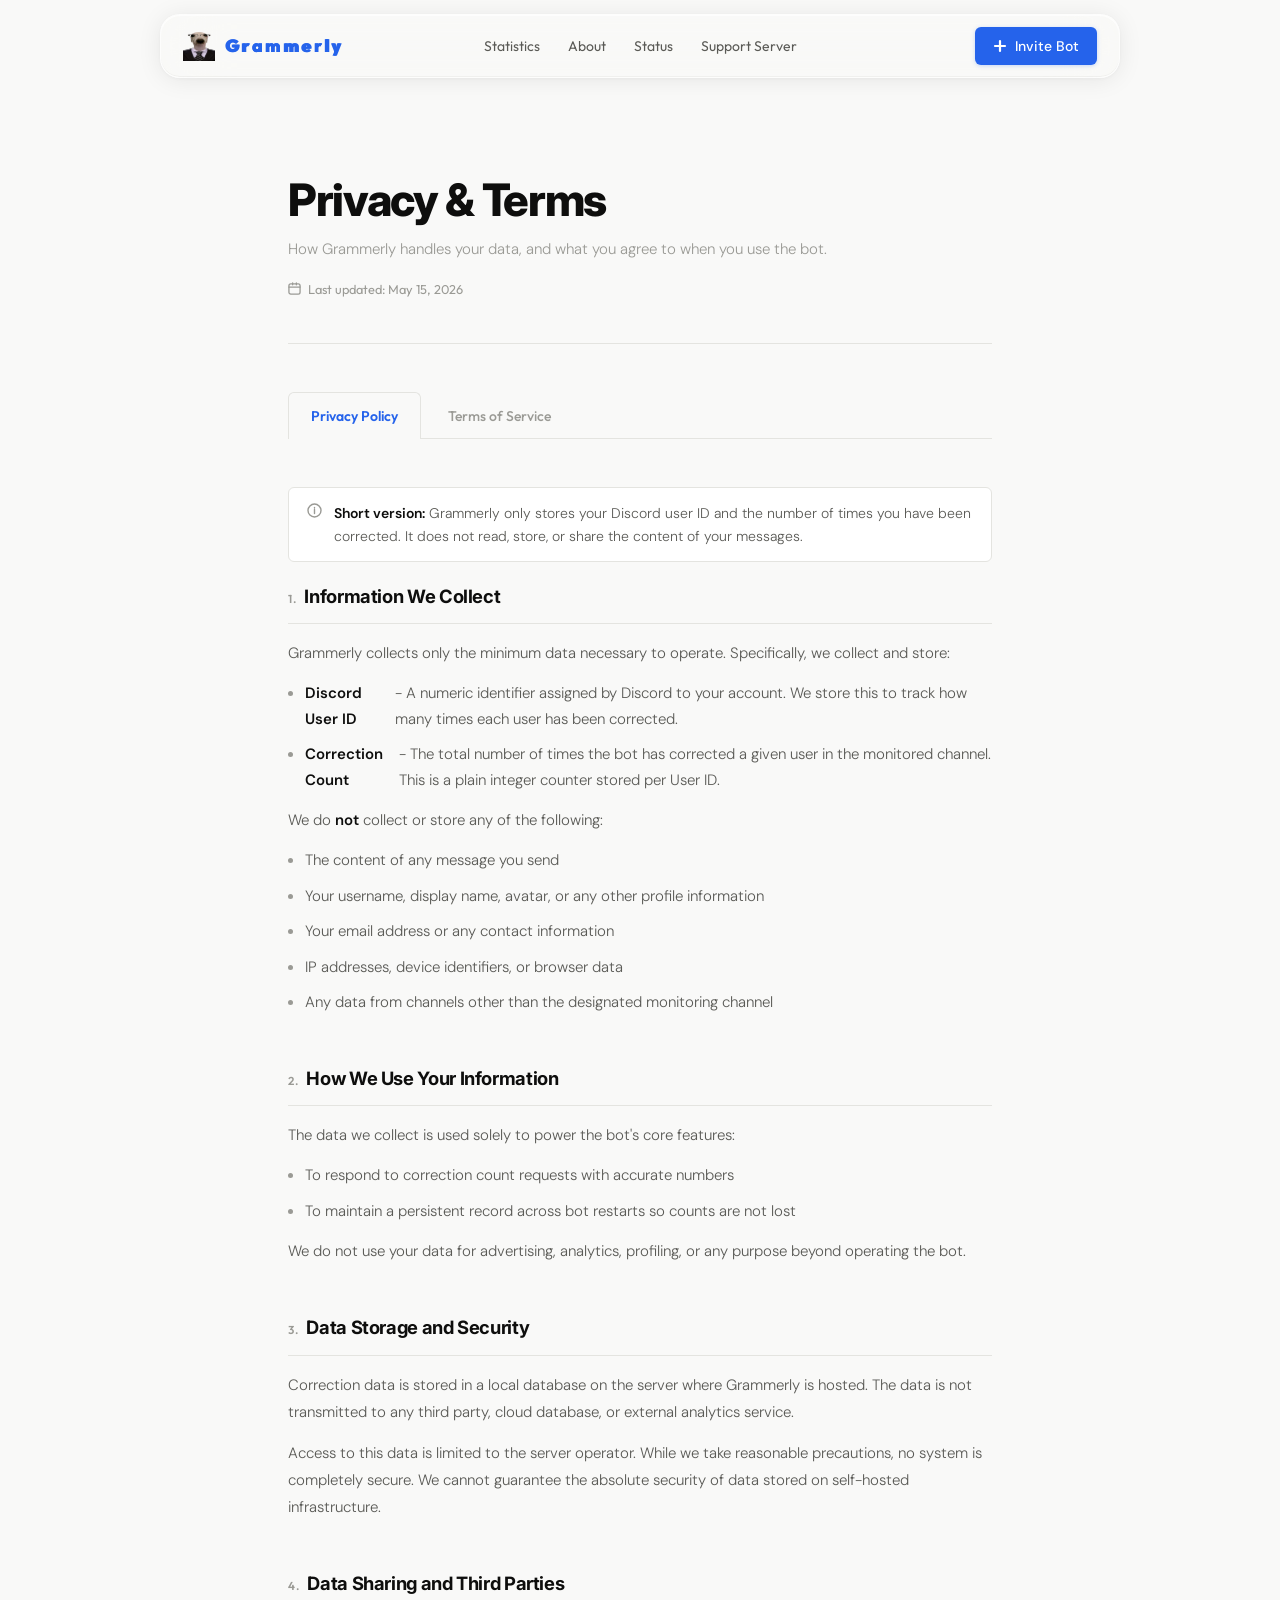
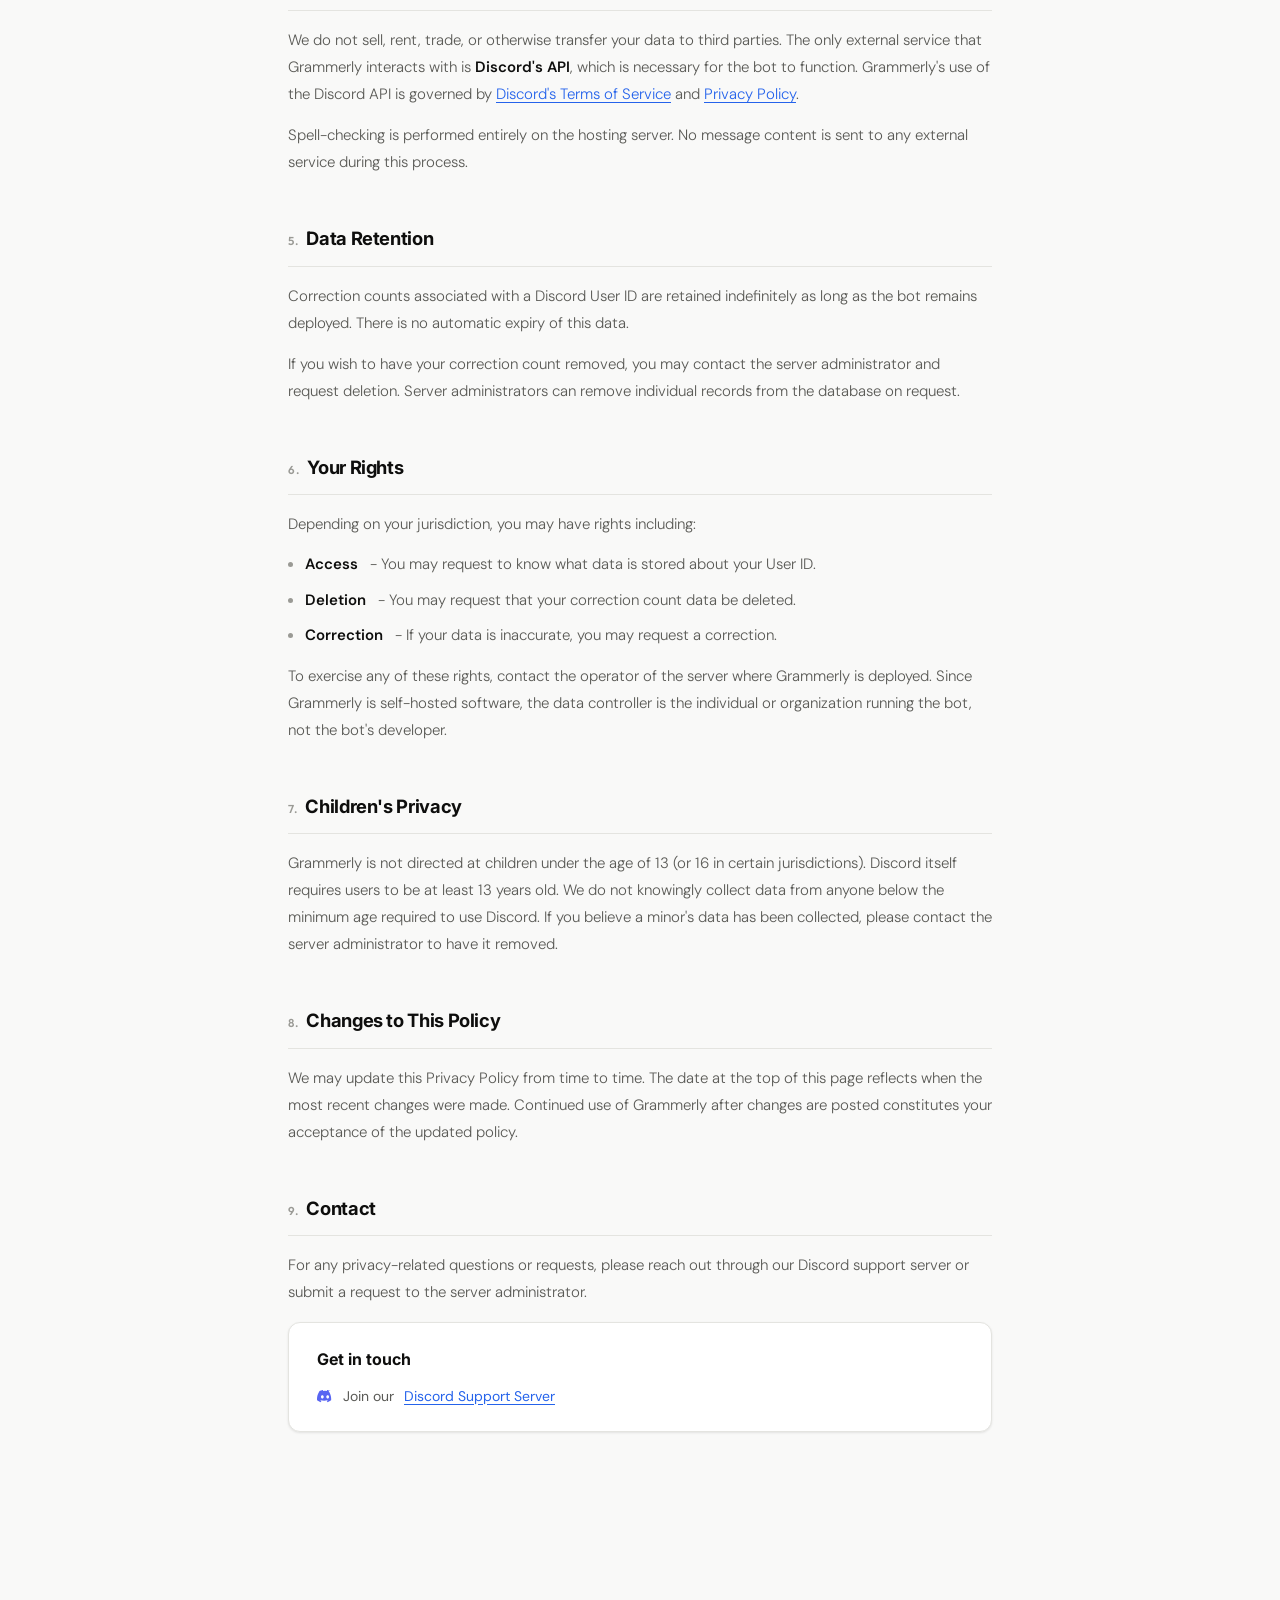
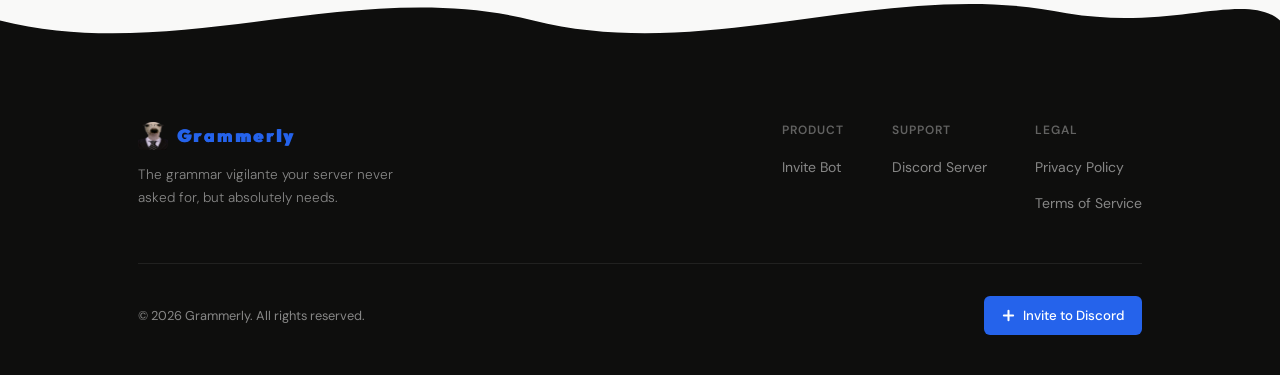
==== commit 22172bd1: "Fix: remove blue tags, green dot, em dashes, sticky tab bar, code refs, docs links; add SVGs, mobile" ====
--- a/privacy.html
+++ b/privacy.html
@@ -3,14 +3,13 @@
 <head>
   <meta charset="UTF-8" />
   <meta name="viewport" content="width=device-width, initial-scale=1.0" />
-  <title>Privacy Policy &amp; Terms of Service — Grammerly</title>
+  <title>Privacy Policy &amp; Terms of Service - Grammerly</title>
   <meta name="description" content="Privacy Policy and Terms of Service for Grammerly, the Discord spell-check bot." />
   <link rel="preconnect" href="https://fonts.googleapis.com" />
   <link rel="preconnect" href="https://fonts.gstatic.com" crossorigin />
   <link href="https://fonts.googleapis.com/css2?family=Outfit:wght@300;400;500;600;700&family=Inter:wght@300;400;500;600;700;800;900&family=DM+Sans:ital,opsz,wght@0,9..40,300;0,9..40,400;0,9..40,500;0,9..40,600;1,9..40,300&display=swap" rel="stylesheet" />
   <link rel="stylesheet" href="styles.css">
   <style>
-    /* ── LEGAL LAYOUT ─────────────────────────────────────── */
     .legal-root {
       max-width: 760px;
       margin: 0 auto;
@@ -20,109 +19,45 @@
     .legal-hero {
       padding: 48px 0 40px;
       border-bottom: 1px solid var(--border);
-      margin-bottom: 56px;
-    }
-    .legal-hero-label {
-      display: inline-flex;
-      align-items: center;
-      gap: 6px;
-      padding: 4px 10px;
-      font-size: 0.72rem;
-      font-weight: 600;
-      letter-spacing: 0.08em;
-      text-transform: uppercase;
-      color: var(--accent-color);
-      background: var(--accent-light);
-      border-radius: 99px;
-      margin-bottom: 18px;
-      font-family: var(--font-nav);
+      margin-bottom: 48px;
     }
     .legal-hero-title {
       font-family: var(--font-display);
-      font-size: clamp(1.8rem, 3.5vw, 2.8rem);
+      font-size: clamp(1.9rem, 4vw, 2.8rem);
       font-weight: 800;
       letter-spacing: -0.03em;
       color: var(--text-primary);
       line-height: 1.1;
-      margin-bottom: 14px;
+      margin-bottom: 12px;
     }
     .legal-hero-sub {
       font-size: 0.9375rem;
       font-weight: 300;
       color: var(--text-muted);
       line-height: 1.6;
+      margin-bottom: 16px;
     }
     .legal-updated {
       display: inline-flex;
       align-items: center;
-      gap: 6px;
-      margin-top: 18px;
+      gap: 7px;
       font-size: 0.8rem;
       color: var(--text-muted);
       font-family: var(--font-nav);
     }
-    .legal-updated::before {
-      content: '';
-      display: inline-block;
-      width: 6px; height: 6px;
-      border-radius: 50%;
-      background: #059669;
-    }
-
-    /* ── TOC ──────────────────────────────────────────────── */
-    .legal-toc {
-      background: var(--surface);
-      border: 1px solid var(--border);
-      border-radius: var(--radius-md);
-      padding: 24px 28px;
-      margin-bottom: 56px;
-      box-shadow: var(--shadow-sm);
-    }
-    .legal-toc-title {
-      font-size: 0.72rem;
-      font-weight: 700;
-      letter-spacing: 0.09em;
-      text-transform: uppercase;
+    .legal-updated svg {
       color: var(--text-muted);
-      margin-bottom: 14px;
-      font-family: var(--font-nav);
-    }
-    .legal-toc-list {
-      list-style: none;
-      display: grid;
-      grid-template-columns: 1fr 1fr;
-      gap: 4px;
-    }
-    .legal-toc-list a {
-      display: block;
-      padding: 6px 8px;
-      font-size: 0.875rem;
-      color: var(--text-secondary);
-      border-radius: var(--radius-sm);
-      transition: color 0.15s, background 0.15s;
-    }
-    .legal-toc-list a:hover {
-      color: var(--accent-color);
-      background: var(--accent-light);
-    }
-    @media (max-width: 500px) {
-      .legal-toc-list { grid-template-columns: 1fr; }
-    }
-
-    /* ── SECTIONS ─────────────────────────────────────────── */
+      flex-shrink: 0;
+    }
+
     .legal-tab-bar {
       display: flex;
       gap: 4px;
       border-bottom: 1px solid var(--border);
       margin-bottom: 48px;
-      position: sticky;
-      top: calc(14px + var(--nav-h) + 16px);
-      background: var(--bg);
-      z-index: 10;
-      padding-bottom: 0;
     }
     .legal-tab {
-      padding: 12px 20px;
+      padding: 12px 22px;
       font-size: 0.875rem;
       font-weight: 500;
       color: var(--text-muted);
@@ -137,7 +72,10 @@
       text-decoration: none;
       display: inline-block;
     }
-    .legal-tab:hover { color: var(--text-primary); background: var(--surface-2); }
+    .legal-tab:hover {
+      color: var(--text-primary);
+      background: var(--surface-2);
+    }
     .legal-tab.active {
       color: var(--accent-color);
       border-color: var(--border);
@@ -150,11 +88,11 @@
 
     .legal-section {
       margin-bottom: 48px;
-      scroll-margin-top: calc(14px + var(--nav-h) + 80px);
+      scroll-margin-top: 120px;
     }
     .legal-section-title {
       font-family: var(--font-display);
-      font-size: 1.2rem;
+      font-size: 1.15rem;
       font-weight: 700;
       letter-spacing: -0.02em;
       color: var(--text-primary);
@@ -180,7 +118,7 @@
     }
     .legal-p:last-child { margin-bottom: 0; }
     .legal-p strong { color: var(--text-primary); font-weight: 600; }
-    .legal-p a { color: var(--accent-color); text-decoration: underline; text-underline-offset: 2px; }
+    .legal-p a { color: var(--accent-color); text-decoration: underline; text-underline-offset: 3px; }
 
     .legal-list {
       list-style: none;
@@ -201,30 +139,35 @@
     .legal-list li::before {
       content: '';
       display: inline-block;
-      width: 6px;
-      height: 6px;
+      width: 5px;
+      height: 5px;
       border-radius: 50%;
-      background: var(--accent-color);
+      background: var(--text-muted);
       flex-shrink: 0;
-      margin-top: 9px;
+      margin-top: 10px;
     }
     .legal-list li strong { color: var(--text-primary); font-weight: 600; }
 
-    .legal-callout {
+    .legal-note {
       display: flex;
-      gap: 14px;
-      padding: 16px 20px;
-      border-radius: var(--radius-md);
+      gap: 12px;
+      align-items: flex-start;
+      padding: 14px 18px;
+      border-radius: var(--radius-sm);
       margin-bottom: 20px;
-      border: 1px solid;
-      background: var(--accent-light);
-      border-color: rgba(37,99,235,0.18);
+      border: 1px solid var(--border);
+      background: var(--surface);
       color: var(--text-secondary);
-      font-size: 0.9rem;
+      font-size: 0.875rem;
       font-weight: 300;
       line-height: 1.6;
     }
-    .legal-callout strong { color: var(--text-primary); font-weight: 600; }
+    .legal-note-icon {
+      color: var(--text-muted);
+      flex-shrink: 0;
+      margin-top: 1px;
+    }
+    .legal-note strong { color: var(--text-primary); font-weight: 600; }
 
     .legal-contact-card {
       background: var(--surface);
@@ -239,7 +182,7 @@
       font-size: 1rem;
       font-weight: 700;
       color: var(--text-primary);
-      margin-bottom: 10px;
+      margin-bottom: 12px;
     }
     .legal-contact-item {
       display: flex;
@@ -249,7 +192,28 @@
       color: var(--text-secondary);
       margin-top: 8px;
     }
-    .legal-contact-item a { color: var(--accent-color); text-decoration: underline; text-underline-offset: 2px; }
+    .legal-contact-item a {
+      color: var(--accent-color);
+      text-decoration: underline;
+      text-underline-offset: 3px;
+    }
+
+    @media (max-width: 600px) {
+      .legal-root { padding: 0 18px 64px; }
+      .legal-hero { padding: 32px 0 28px; margin-bottom: 32px; }
+      .legal-hero-title { font-size: 1.75rem; }
+      .legal-tab { padding: 10px 14px; font-size: 0.82rem; }
+      .legal-section { margin-bottom: 36px; }
+      .legal-section-title { font-size: 1.05rem; }
+      .legal-contact-card { padding: 18px 20px; }
+      .legal-p { font-size: 0.9rem; }
+      .legal-list li { font-size: 0.9rem; }
+    }
+
+    @media (max-width: 400px) {
+      .legal-tab-bar { gap: 2px; }
+      .legal-tab { padding: 9px 10px; font-size: 0.78rem; }
+    }
   </style>
 </head>
 <body>
@@ -260,7 +224,7 @@
   <nav class="nav-inner" role="navigation" aria-label="Primary">
     <div class="nav-left">
       <a href="index.html" class="nav-logo" aria-label="Grammerly home">
-        <img src="logo.PNG" alt="GrammarBot" class="nav-logo-img" />
+        <img src="logo.PNG" alt="Grammerly" class="nav-logo-img" />
         <span class="nav-logo-wordmark">G r a m m e r l y</span>
       </a>
     </div>
@@ -269,31 +233,7 @@
         <li><a href="index.html#stats">Statistics</a></li>
         <li><a href="index.html#trust">About</a></li>
         <li><a href="index.html#status">Status</a></li>
-        <li>
-          <div class="nav-dropdown" id="navDropdown">
-            <button class="nav-dropdown-trigger" aria-haspopup="true" aria-expanded="false" id="dropdownBtn">
-              Resources
-              <svg width="12" height="12" viewBox="0 0 12 12" fill="none" aria-hidden="true">
-                <path d="M2 4.5L6 7.5L10 4.5" stroke="currentColor" stroke-width="1.5" stroke-linecap="round" stroke-linejoin="round"/>
-              </svg>
-            </button>
-            <div class="nav-dropdown-menu" id="dropdownMenu" role="menu">
-              <a href="docs.html" role="menuitem">
-                <svg width="16" height="16" viewBox="0 0 16 16" fill="none" aria-hidden="true" style="opacity:0.7;">
-                  <rect x="2" y="2" width="12" height="12" rx="2" stroke="#2563EB" stroke-width="1.4"/>
-                  <path d="M5 5.5h6M5 8h6M5 10.5h4" stroke="#2563EB" stroke-width="1.4" stroke-linecap="round"/>
-                </svg>
-                Documentation
-              </a>
-              <a href="#" role="menuitem">
-                <svg width="16" height="14" viewBox="0 0 18 14" fill="none" aria-hidden="true" style="opacity:0.7;">
-                  <path d="M15.25 1.5C14.09.94 12.85.54 11.55.31a.09.09 0 0 0-.1.05c-.17.3-.36.69-.49.99a12.1 12.1 0 0 0-3.92 0 10.1 10.1 0 0 0-.5-1 .09.09 0 0 0-.1-.04C5.15.54 3.91.94 2.75 1.5a.09.09 0 0 0-.04.03C.4 5.06-.24 8.49.07 11.87c0 .02.01.04.03.05a13.08 13.08 0 0 0 3.95 2 .09.09 0 0 0 .1-.03c.3-.42.57-.86.8-1.33.01-.03 0-.07-.03-.08a8.58 8.58 0 0 1-1.23-.59.09.09 0 0 1-.01-.15c.08-.06.16-.13.24-.19a.09.09 0 0 1 .09-.01c2.58 1.18 5.37 1.18 7.92 0a.09.09 0 0 1 .1.01c.07.07.15.13.24.2a.09.09 0 0 1-.01.14c-.39.23-.8.43-1.23.59-.03.01-.05.05-.03.08.24.47.51.91.8 1.33a.09.09 0 0 0 .1.03 13.04 13.04 0 0 0 3.96-2 .09.09 0 0 0 .03-.05c.36-3.87-.61-7.27-2.69-10.34a.07.07 0 0 0-.04-.03zM6.01 9.75c-.85 0-1.55-.79-1.55-1.75s.68-1.75 1.55-1.75c.87 0 1.56.79 1.55 1.75 0 .96-.69 1.75-1.55 1.75zm5.99 0c-.85 0-1.55-.79-1.55-1.75s.68-1.75 1.55-1.75c.87 0 1.56.79 1.55 1.75 0 .96-.68 1.75-1.55 1.75z" fill="#5865F2"/>
-                </svg>
-                Support Server
-              </a>
-            </div>
-          </div>
-        </li>
+        <li><a href="#">Support Server</a></li>
       </ul>
     </div>
     <div class="nav-right">
@@ -315,18 +255,7 @@
     <li><a href="index.html#stats">Statistics</a></li>
     <li><a href="index.html#trust">About</a></li>
     <li><a href="index.html#status">Status</a></li>
-    <li>
-      <button class="mobile-drawer-resource-btn" id="drawerResBtn" aria-expanded="false">
-        Resources
-        <svg width="12" height="12" viewBox="0 0 12 12" fill="none" aria-hidden="true">
-          <path d="M2 4.5L6 7.5L10 4.5" stroke="currentColor" stroke-width="1.5" stroke-linecap="round" stroke-linejoin="round"/>
-        </svg>
-      </button>
-      <ul class="mobile-drawer-sub" id="drawerResSub" role="list">
-        <li><a href="docs.html">Documentation</a></li>
-        <li><a href="#">Support Server</a></li>
-      </ul>
-    </li>
+    <li><a href="#">Support Server</a></li>
   </ul>
   <a href="#" class="mobile-drawer-cta">
     <svg width="15" height="15" viewBox="0 0 15 15" fill="none" aria-hidden="true">
@@ -340,35 +269,41 @@
 <div class="legal-root">
 
   <div class="legal-hero reveal">
-    <div class="legal-hero-label">Legal</div>
     <h1 class="legal-hero-title">Privacy &amp; Terms</h1>
     <p class="legal-hero-sub">How Grammerly handles your data, and what you agree to when you use the bot.</p>
-    <div class="legal-updated">Last updated: May 15, 2026</div>
+    <div class="legal-updated">
+      <svg width="13" height="13" viewBox="0 0 14 14" fill="none" aria-hidden="true">
+        <rect x="1" y="2" width="12" height="11" rx="2" stroke="currentColor" stroke-width="1.4"/>
+        <path d="M1 5.5h12M5 1v2M9 1v2" stroke="currentColor" stroke-width="1.4" stroke-linecap="round"/>
+      </svg>
+      Last updated: May 15, 2026
+    </div>
   </div>
 
-  <!-- ── TAB BAR ───────────────────────────────────────── -->
   <div class="legal-tab-bar" role="tablist" aria-label="Legal documents">
     <a href="#privacy" class="legal-tab active" role="tab" id="tab-privacy" aria-selected="true">Privacy Policy</a>
     <a href="#terms" class="legal-tab" role="tab" id="tab-terms" aria-selected="false">Terms of Service</a>
   </div>
 
-  <!-- ══════════════════════════════════════════════════════
-       PRIVACY POLICY
-  ════════════════════════════════════════════════════════ -->
+  <!-- PRIVACY POLICY -->
   <div class="legal-doc active" id="doc-privacy" role="tabpanel" aria-labelledby="tab-privacy">
 
-    <div class="legal-callout reveal">
-      <span>&#8505;</span>
-      <div><strong>Short version:</strong> Grammerly only stores your Discord user ID and the number of times you've been corrected. It does not read, store, or share the content of your messages.</div>
-    </div>
-
-    <!-- 1 -->
+    <div class="legal-note reveal">
+      <span class="legal-note-icon">
+        <svg width="15" height="15" viewBox="0 0 15 15" fill="none" aria-hidden="true">
+          <circle cx="7.5" cy="7.5" r="6.5" stroke="currentColor" stroke-width="1.4"/>
+          <path d="M7.5 6.5v4M7.5 4.5v.5" stroke="currentColor" stroke-width="1.4" stroke-linecap="round"/>
+        </svg>
+      </span>
+      <div><strong>Short version:</strong> Grammerly only stores your Discord user ID and the number of times you have been corrected. It does not read, store, or share the content of your messages.</div>
+    </div>
+
     <div class="legal-section reveal" id="pp-data-we-collect">
       <h2 class="legal-section-title"><span class="legal-section-number">1.</span>Information We Collect</h2>
       <p class="legal-p">Grammerly collects only the minimum data necessary to operate. Specifically, we collect and store:</p>
       <ul class="legal-list">
-        <li><strong>Discord User ID</strong> — A numeric identifier assigned by Discord to your account. We store this to track how many times each user has been corrected.</li>
-        <li><strong>Correction Count</strong> — The total number of times the bot has corrected a given user in the monitored channel. This is a plain integer counter stored per User ID.</li>
+        <li><strong>Discord User ID</strong> - A numeric identifier assigned by Discord to your account. We store this to track how many times each user has been corrected.</li>
+        <li><strong>Correction Count</strong> - The total number of times the bot has corrected a given user in the monitored channel. This is a plain integer counter stored per User ID.</li>
       </ul>
       <p class="legal-p">We do <strong>not</strong> collect or store any of the following:</p>
       <ul class="legal-list">
@@ -380,71 +315,62 @@
       </ul>
     </div>
 
-    <!-- 2 -->
     <div class="legal-section reveal" id="pp-how-we-use">
       <h2 class="legal-section-title"><span class="legal-section-number">2.</span>How We Use Your Information</h2>
       <p class="legal-p">The data we collect is used solely to power the bot's core features:</p>
       <ul class="legal-list">
-        <li>To respond to <code>/corrections &lt;user&gt;</code> slash commands with accurate correction counts</li>
+        <li>To respond to correction count requests with accurate numbers</li>
         <li>To maintain a persistent record across bot restarts so counts are not lost</li>
       </ul>
       <p class="legal-p">We do not use your data for advertising, analytics, profiling, or any purpose beyond operating the bot.</p>
     </div>
 
-    <!-- 3 -->
     <div class="legal-section reveal" id="pp-storage">
-      <h2 class="legal-section-title"><span class="legal-section-number">3.</span>Data Storage &amp; Security</h2>
-      <p class="legal-p">Correction data is stored in a local SQLite database file (<code>data/corrections.db</code>) on the server where Grammerly is hosted. The data is not transmitted to any third party, cloud database, or external analytics service.</p>
-      <p class="legal-p">Access to this data is limited to the server operator. We recommend following standard server security practices, including keeping the bot token private and restricting access to the host machine.</p>
-      <p class="legal-p">While we take reasonable precautions, no system is completely secure. We cannot guarantee the absolute security of data stored on self-hosted infrastructure.</p>
-    </div>
-
-    <!-- 4 -->
+      <h2 class="legal-section-title"><span class="legal-section-number">3.</span>Data Storage and Security</h2>
+      <p class="legal-p">Correction data is stored in a local database on the server where Grammerly is hosted. The data is not transmitted to any third party, cloud database, or external analytics service.</p>
+      <p class="legal-p">Access to this data is limited to the server operator. While we take reasonable precautions, no system is completely secure. We cannot guarantee the absolute security of data stored on self-hosted infrastructure.</p>
+    </div>
+
     <div class="legal-section reveal" id="pp-sharing">
-      <h2 class="legal-section-title"><span class="legal-section-number">4.</span>Data Sharing &amp; Third Parties</h2>
+      <h2 class="legal-section-title"><span class="legal-section-number">4.</span>Data Sharing and Third Parties</h2>
       <p class="legal-p">We do not sell, rent, trade, or otherwise transfer your data to third parties. The only external service that Grammerly interacts with is <strong>Discord's API</strong>, which is necessary for the bot to function. Grammerly's use of the Discord API is governed by <a href="https://discord.com/terms" target="_blank" rel="noopener noreferrer">Discord's Terms of Service</a> and <a href="https://discord.com/privacy" target="_blank" rel="noopener noreferrer">Privacy Policy</a>.</p>
-      <p class="legal-p">The spell-checking library (<code>pyspellchecker</code>) operates entirely locally. No message content is sent to any external API during spell-check processing.</p>
-    </div>
-
-    <!-- 5 -->
+      <p class="legal-p">Spell-checking is performed entirely on the hosting server. No message content is sent to any external service during this process.</p>
+    </div>
+
     <div class="legal-section reveal" id="pp-retention">
       <h2 class="legal-section-title"><span class="legal-section-number">5.</span>Data Retention</h2>
-      <p class="legal-p">Correction counts associated with a Discord User ID are retained indefinitely as long as the bot remains deployed and the database file is preserved. There is no automatic expiry of this data.</p>
-      <p class="legal-p">If you wish to have your correction count removed, you may contact the server administrator and request deletion from the database. Server administrators can delete individual records by removing the corresponding row from <code>data/corrections.db</code>.</p>
-    </div>
-
-    <!-- 6 -->
+      <p class="legal-p">Correction counts associated with a Discord User ID are retained indefinitely as long as the bot remains deployed. There is no automatic expiry of this data.</p>
+      <p class="legal-p">If you wish to have your correction count removed, you may contact the server administrator and request deletion. Server administrators can remove individual records from the database on request.</p>
+    </div>
+
     <div class="legal-section reveal" id="pp-rights">
       <h2 class="legal-section-title"><span class="legal-section-number">6.</span>Your Rights</h2>
       <p class="legal-p">Depending on your jurisdiction, you may have rights including:</p>
       <ul class="legal-list">
-        <li><strong>Access</strong> — You may request to know what data is stored about your User ID.</li>
-        <li><strong>Deletion</strong> — You may request that your correction count data be deleted.</li>
-        <li><strong>Correction</strong> — If your data is inaccurate, you may request correction.</li>
+        <li><strong>Access</strong> - You may request to know what data is stored about your User ID.</li>
+        <li><strong>Deletion</strong> - You may request that your correction count data be deleted.</li>
+        <li><strong>Correction</strong> - If your data is inaccurate, you may request a correction.</li>
       </ul>
       <p class="legal-p">To exercise any of these rights, contact the operator of the server where Grammerly is deployed. Since Grammerly is self-hosted software, the data controller is the individual or organization running the bot, not the bot's developer.</p>
     </div>
 
-    <!-- 7 -->
     <div class="legal-section reveal" id="pp-children">
       <h2 class="legal-section-title"><span class="legal-section-number">7.</span>Children's Privacy</h2>
       <p class="legal-p">Grammerly is not directed at children under the age of 13 (or 16 in certain jurisdictions). Discord itself requires users to be at least 13 years old. We do not knowingly collect data from anyone below the minimum age required to use Discord. If you believe a minor's data has been collected, please contact the server administrator to have it removed.</p>
     </div>
 
-    <!-- 8 -->
     <div class="legal-section reveal" id="pp-changes">
       <h2 class="legal-section-title"><span class="legal-section-number">8.</span>Changes to This Policy</h2>
-      <p class="legal-p">We may update this Privacy Policy from time to time. The "Last updated" date at the top of this page reflects when the most recent changes were made. Continued use of Grammerly after changes are posted constitutes your acceptance of the updated policy.</p>
-    </div>
-
-    <!-- 9 -->
+      <p class="legal-p">We may update this Privacy Policy from time to time. The date at the top of this page reflects when the most recent changes were made. Continued use of Grammerly after changes are posted constitutes your acceptance of the updated policy.</p>
+    </div>
+
     <div class="legal-section reveal" id="pp-contact">
       <h2 class="legal-section-title"><span class="legal-section-number">9.</span>Contact</h2>
       <p class="legal-p">For any privacy-related questions or requests, please reach out through our Discord support server or submit a request to the server administrator.</p>
       <div class="legal-contact-card">
         <div class="legal-contact-title">Get in touch</div>
         <div class="legal-contact-item">
-          <svg width="16" height="14" viewBox="0 0 18 14" fill="none">
+          <svg width="16" height="14" viewBox="0 0 18 14" fill="none" aria-hidden="true">
             <path d="M15.25 1.5C14.09.94 12.85.54 11.55.31a.09.09 0 0 0-.1.05c-.17.3-.36.69-.49.99a12.1 12.1 0 0 0-3.92 0 10.1 10.1 0 0 0-.5-1 .09.09 0 0 0-.1-.04C5.15.54 3.91.94 2.75 1.5a.09.09 0 0 0-.04.03C.4 5.06-.24 8.49.07 11.87c0 .02.01.04.03.05a13.08 13.08 0 0 0 3.95 2 .09.09 0 0 0 .1-.03c.3-.42.57-.86.8-1.33.01-.03 0-.07-.03-.08a8.58 8.58 0 0 1-1.23-.59.09.09 0 0 1-.01-.15c.08-.06.16-.13.24-.19a.09.09 0 0 1 .09-.01c2.58 1.18 5.37 1.18 7.92 0a.09.09 0 0 1 .1.01c.07.07.15.13.24.2a.09.09 0 0 1-.01.14c-.39.23-.8.43-1.23.59-.03.01-.05.05-.03.08.24.47.51.91.8 1.33a.09.09 0 0 0 .1.03 13.04 13.04 0 0 0 3.96-2 .09.09 0 0 0 .03-.05c.36-3.87-.61-7.27-2.69-10.34a.07.07 0 0 0-.04-.03zM6.01 9.75c-.85 0-1.55-.79-1.55-1.75s.68-1.75 1.55-1.75c.87 0 1.56.79 1.55 1.75 0 .96-.69 1.75-1.55 1.75zm5.99 0c-.85 0-1.55-.79-1.55-1.75s.68-1.75 1.55-1.75c.87 0 1.56.79 1.55 1.75 0 .96-.68 1.75-1.55 1.75z" fill="#5865F2"/>
           </svg>
           Join our <a href="#">Discord Support Server</a>
@@ -454,125 +380,115 @@
 
   </div>
 
-  <!-- ══════════════════════════════════════════════════════
-       TERMS OF SERVICE
-  ════════════════════════════════════════════════════════ -->
+  <!-- TERMS OF SERVICE -->
   <div class="legal-doc" id="doc-terms" role="tabpanel" aria-labelledby="tab-terms">
 
-    <div class="legal-callout reveal">
-      <span>&#8505;</span>
+    <div class="legal-note reveal">
+      <span class="legal-note-icon">
+        <svg width="15" height="15" viewBox="0 0 15 15" fill="none" aria-hidden="true">
+          <circle cx="7.5" cy="7.5" r="6.5" stroke="currentColor" stroke-width="1.4"/>
+          <path d="M7.5 6.5v4M7.5 4.5v.5" stroke="currentColor" stroke-width="1.4" stroke-linecap="round"/>
+        </svg>
+      </span>
       <div><strong>Short version:</strong> Use Grammerly responsibly, within Discord's rules, and without trying to abuse or misuse the bot. The bot is provided as-is without warranty.</div>
     </div>
 
-    <!-- 1 -->
     <div class="legal-section reveal" id="tos-acceptance">
       <h2 class="legal-section-title"><span class="legal-section-number">1.</span>Acceptance of Terms</h2>
-      <p class="legal-p">By inviting, adding, or using Grammerly ("the Bot") in any Discord server, you ("the User" or "Server Administrator") agree to be bound by these Terms of Service ("Terms"). If you do not agree to these Terms, you must not use the Bot.</p>
-      <p class="legal-p">These Terms apply to all users of the Bot, including server administrators who invite and configure it, and all members of servers where the Bot is active.</p>
-    </div>
-
-    <!-- 2 -->
+      <p class="legal-p">By inviting, adding, or using Grammerly in any Discord server, you agree to be bound by these Terms of Service. If you do not agree to these Terms, you must not use the bot.</p>
+      <p class="legal-p">These Terms apply to all users of the bot, including server administrators who invite and configure it, and all members of servers where the bot is active.</p>
+    </div>
+
     <div class="legal-section reveal" id="tos-description">
       <h2 class="legal-section-title"><span class="legal-section-number">2.</span>Description of Service</h2>
       <p class="legal-p">Grammerly is a Discord bot that automatically detects and replies to spelling mistakes in a designated channel. Its features include:</p>
       <ul class="legal-list">
         <li>Automatic spell-checking of messages in a single monitored channel</li>
         <li>Tracking and display of per-user correction counts</li>
-        <li>A customizable word and phrase whitelist</li>
-        <li>Configurable response visibility (private or public)</li>
+        <li>A customizable word and phrase ignore list</li>
+        <li>Configurable response visibility</li>
         <li>Slash commands for bot information and configuration</li>
       </ul>
     </div>
 
-    <!-- 3 -->
     <div class="legal-section reveal" id="tos-eligibility">
       <h2 class="legal-section-title"><span class="legal-section-number">3.</span>Eligibility</h2>
-      <p class="legal-p">You must meet the minimum age requirement to use Discord (13 years old in most jurisdictions, 16 in some) to use Grammerly. By using the Bot, you represent that you meet this requirement.</p>
+      <p class="legal-p">You must meet the minimum age requirement to use Discord (13 years old in most jurisdictions, 16 in some) to use Grammerly. By using the bot, you represent that you meet this requirement.</p>
       <p class="legal-p">You must also comply with <a href="https://discord.com/terms" target="_blank" rel="noopener noreferrer">Discord's Terms of Service</a> and all applicable community guidelines. Grammerly may not be used on servers that violate Discord's policies.</p>
     </div>
 
-    <!-- 4 -->
     <div class="legal-section reveal" id="tos-acceptable-use">
       <h2 class="legal-section-title"><span class="legal-section-number">4.</span>Acceptable Use</h2>
-      <p class="legal-p">You agree to use Grammerly only for its intended purposes and in a manner consistent with all applicable laws, regulations, and Discord's policies. You must <strong>not</strong>:</p>
-      <ul class="legal-list">
-        <li>Attempt to abuse, exploit, reverse-engineer, or interfere with the Bot's functionality</li>
-        <li>Use the Bot to harass, bully, or target specific individuals in a harmful way</li>
-        <li>Attempt to extract, scrape, or misuse data generated by the Bot</li>
-        <li>Use the Bot in violation of Discord's Terms of Service or Community Guidelines</li>
-        <li>Attempt to crash, overload, or spam the Bot with commands or messages</li>
-        <li>Modify, redistribute, or commercially exploit the Bot's code without explicit permission from the original author</li>
-      </ul>
-    </div>
-
-    <!-- 5 -->
+      <p class="legal-p">You agree to use Grammerly only for its intended purposes and in a manner consistent with all applicable laws, regulations, and Discord's policies. You must not:</p>
+      <ul class="legal-list">
+        <li>Attempt to abuse, exploit, or interfere with the bot's functionality</li>
+        <li>Use the bot to harass, bully, or target specific individuals in a harmful way</li>
+        <li>Attempt to extract, scrape, or misuse data generated by the bot</li>
+        <li>Use the bot in violation of Discord's Terms of Service or Community Guidelines</li>
+        <li>Attempt to crash, overload, or spam the bot with commands or messages</li>
+        <li>Modify, redistribute, or commercially exploit the bot without explicit permission from the original author</li>
+      </ul>
+    </div>
+
     <div class="legal-section reveal" id="tos-server-admin">
       <h2 class="legal-section-title"><span class="legal-section-number">5.</span>Server Administrator Responsibilities</h2>
       <p class="legal-p">If you are a server administrator who has invited Grammerly, you are responsible for:</p>
       <ul class="legal-list">
-        <li>Ensuring all members of your server are aware that the Bot is active and may interact with their messages in the designated channel</li>
-        <li>Configuring the Bot appropriately (channel ID, response mode, whitelist) for your community's needs</li>
+        <li>Ensuring all members of your server are aware that the bot is active and may interact with their messages in the designated channel</li>
+        <li>Configuring the bot appropriately for your community's needs</li>
         <li>Ensuring your server's use of Grammerly complies with these Terms and Discord's policies</li>
         <li>Handling any data access or deletion requests from your server members relating to correction count data</li>
       </ul>
     </div>
 
-    <!-- 6 -->
     <div class="legal-section reveal" id="tos-disclaimer">
       <h2 class="legal-section-title"><span class="legal-section-number">6.</span>Disclaimer of Warranties</h2>
-      <p class="legal-p">Grammerly is provided <strong>"as is"</strong> and <strong>"as available"</strong> without warranty of any kind, express or implied. We do not warrant that:</p>
-      <ul class="legal-list">
-        <li>The Bot will be available at all times or free from errors</li>
+      <p class="legal-p">Grammerly is provided <strong>as is</strong> and <strong>as available</strong> without warranty of any kind, express or implied. We do not warrant that:</p>
+      <ul class="legal-list">
+        <li>The bot will be available at all times or free from errors</li>
         <li>Spell-check results will be accurate, complete, or appropriate for all contexts</li>
-        <li>The Bot will meet your specific requirements or expectations</li>
+        <li>The bot will meet your specific requirements or expectations</li>
         <li>Any defects or errors will be corrected</li>
       </ul>
-      <p class="legal-p">The spell-checking functionality relies on a statistical dictionary and may produce false positives (flagging correct words) or false negatives (missing errors). The whitelist feature exists to address false positives.</p>
-    </div>
-
-    <!-- 7 -->
+      <p class="legal-p">The spell-checking functionality relies on a statistical dictionary and may produce false positives or false negatives. The ignore list feature exists to address false positives.</p>
+    </div>
+
     <div class="legal-section reveal" id="tos-liability">
       <h2 class="legal-section-title"><span class="legal-section-number">7.</span>Limitation of Liability</h2>
-      <p class="legal-p">To the fullest extent permitted by applicable law, Grammerly and its developer shall not be liable for any indirect, incidental, special, consequential, or punitive damages arising from your use of or inability to use the Bot.</p>
-      <p class="legal-p">This includes, but is not limited to, damages for loss of data, community disruption, reputational harm, or any other intangible losses — regardless of whether we have been advised of the possibility of such damages.</p>
+      <p class="legal-p">To the fullest extent permitted by applicable law, Grammerly and its developer shall not be liable for any indirect, incidental, special, consequential, or punitive damages arising from your use of or inability to use the bot.</p>
+      <p class="legal-p">This includes, but is not limited to, damages for loss of data, community disruption, reputational harm, or any other intangible losses, regardless of whether we have been advised of the possibility of such damages.</p>
       <p class="legal-p">In jurisdictions that do not allow the exclusion or limitation of certain damages, our liability shall be limited to the greatest extent permitted by law.</p>
     </div>
 
-    <!-- 8 -->
     <div class="legal-section reveal" id="tos-termination">
       <h2 class="legal-section-title"><span class="legal-section-number">8.</span>Termination</h2>
-      <p class="legal-p">These Terms remain in effect for as long as you use Grammerly. You may stop using the Bot at any time by removing it from your Discord server.</p>
+      <p class="legal-p">These Terms remain in effect for as long as you use Grammerly. You may stop using the bot at any time by removing it from your Discord server.</p>
       <p class="legal-p">We reserve the right to refuse service to any user or server at our discretion, particularly in cases of misuse, abuse, or violation of these Terms or Discord's policies.</p>
     </div>
 
-    <!-- 9 -->
     <div class="legal-section reveal" id="tos-ip">
       <h2 class="legal-section-title"><span class="legal-section-number">9.</span>Intellectual Property</h2>
-      <p class="legal-p">All code, design, and documentation associated with Grammerly are the intellectual property of the Bot's developer and are licensed under the MIT License unless otherwise stated. The MIT License permits use, copying, modification, and distribution provided the original copyright notice and license text are preserved.</p>
+      <p class="legal-p">All work associated with Grammerly is the intellectual property of the bot's developer and is licensed under the MIT License unless otherwise stated. The MIT License permits use, copying, modification, and distribution provided the original copyright notice and license text are preserved.</p>
       <p class="legal-p">Grammerly is not affiliated with, endorsed by, or connected to Grammarly Inc. or any other company of a similar name. The name "Grammerly" is used for this Discord bot and does not imply any relationship with any existing trademark holder.</p>
     </div>
 
-    <!-- 10 -->
     <div class="legal-section reveal" id="tos-changes">
       <h2 class="legal-section-title"><span class="legal-section-number">10.</span>Changes to These Terms</h2>
       <p class="legal-p">We reserve the right to update or modify these Terms at any time. Changes will be reflected by an updated date at the top of this page. Continued use of Grammerly after changes are posted constitutes your acceptance of the revised Terms.</p>
-      <p class="legal-p">We encourage server administrators to review these Terms periodically for any updates.</p>
-    </div>
-
-    <!-- 11 -->
+    </div>
+
     <div class="legal-section reveal" id="tos-governing">
       <h2 class="legal-section-title"><span class="legal-section-number">11.</span>Governing Law</h2>
       <p class="legal-p">These Terms shall be governed by and construed in accordance with applicable law. Any disputes arising from these Terms or your use of Grammerly shall be resolved in the appropriate courts of competent jurisdiction.</p>
     </div>
 
-    <!-- 12 -->
     <div class="legal-section reveal" id="tos-contact">
       <h2 class="legal-section-title"><span class="legal-section-number">12.</span>Contact</h2>
       <p class="legal-p">If you have any questions about these Terms, please reach out through our Discord support server.</p>
       <div class="legal-contact-card">
         <div class="legal-contact-title">Get in touch</div>
         <div class="legal-contact-item">
-          <svg width="16" height="14" viewBox="0 0 18 14" fill="none">
+          <svg width="16" height="14" viewBox="0 0 18 14" fill="none" aria-hidden="true">
             <path d="M15.25 1.5C14.09.94 12.85.54 11.55.31a.09.09 0 0 0-.1.05c-.17.3-.36.69-.49.99a12.1 12.1 0 0 0-3.92 0 10.1 10.1 0 0 0-.5-1 .09.09 0 0 0-.1-.04C5.15.54 3.91.94 2.75 1.5a.09.09 0 0 0-.04.03C.4 5.06-.24 8.49.07 11.87c0 .02.01.04.03.05a13.08 13.08 0 0 0 3.95 2 .09.09 0 0 0 .1-.03c.3-.42.57-.86.8-1.33.01-.03 0-.07-.03-.08a8.58 8.58 0 0 1-1.23-.59.09.09 0 0 1-.01-.15c.08-.06.16-.13.24-.19a.09.09 0 0 1 .09-.01c2.58 1.18 5.37 1.18 7.92 0a.09.09 0 0 1 .1.01c.07.07.15.13.24.2a.09.09 0 0 1-.01.14c-.39.23-.8.43-1.23.59-.03.01-.05.05-.03.08.24.47.51.91.8 1.33a.09.09 0 0 0 .1.03 13.04 13.04 0 0 0 3.96-2 .09.09 0 0 0 .03-.05c.36-3.87-.61-7.27-2.69-10.34a.07.07 0 0 0-.04-.03zM6.01 9.75c-.85 0-1.55-.79-1.55-1.75s.68-1.75 1.55-1.75c.87 0 1.56.79 1.55 1.75 0 .96-.69 1.75-1.55 1.75zm5.99 0c-.85 0-1.55-.79-1.55-1.75s.68-1.75 1.55-1.75c.87 0 1.56.79 1.55 1.75 0 .96-.68 1.75-1.55 1.75z" fill="#5865F2"/>
           </svg>
           Join our <a href="#">Discord Support Server</a>
@@ -599,9 +515,7 @@
           <img src="logo.PNG" alt="Grammerly" class="footer-logo-img" />
           <span class="footer-logo-wordmark">G r a m m e r l y</span>
         </div>
-        <p class="footer-tagline">
-          The grammar vigilante your server never asked for, but absolutely needs.
-        </p>
+        <p class="footer-tagline">The grammar vigilante your server never asked for, but absolutely needs.</p>
       </div>
       <nav class="footer-nav" aria-label="Footer navigation">
         <div class="footer-nav-col">
@@ -613,7 +527,6 @@
         <div class="footer-nav-col">
           <p class="footer-nav-heading">Support</p>
           <ul>
-            <li><a href="docs.html">Documentation</a></li>
             <li><a href="#">Discord Server</a></li>
           </ul>
         </div>
